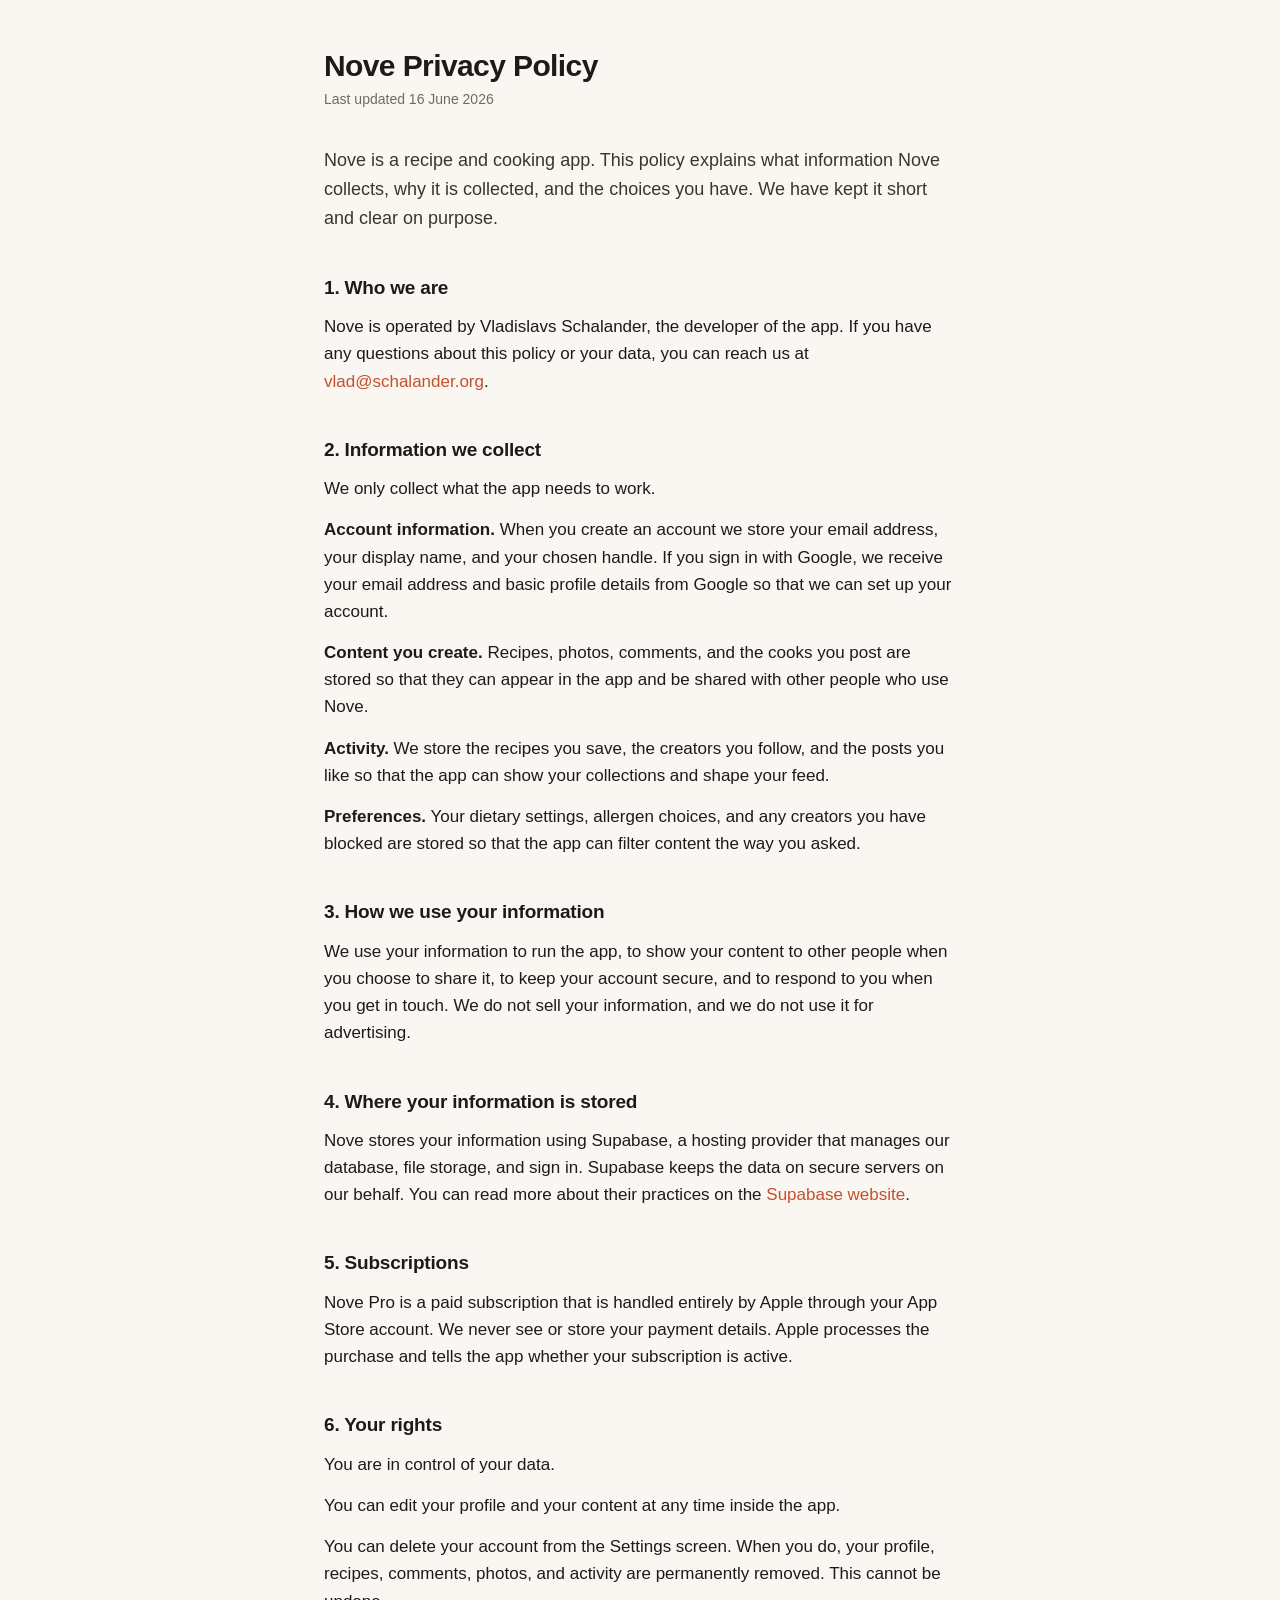
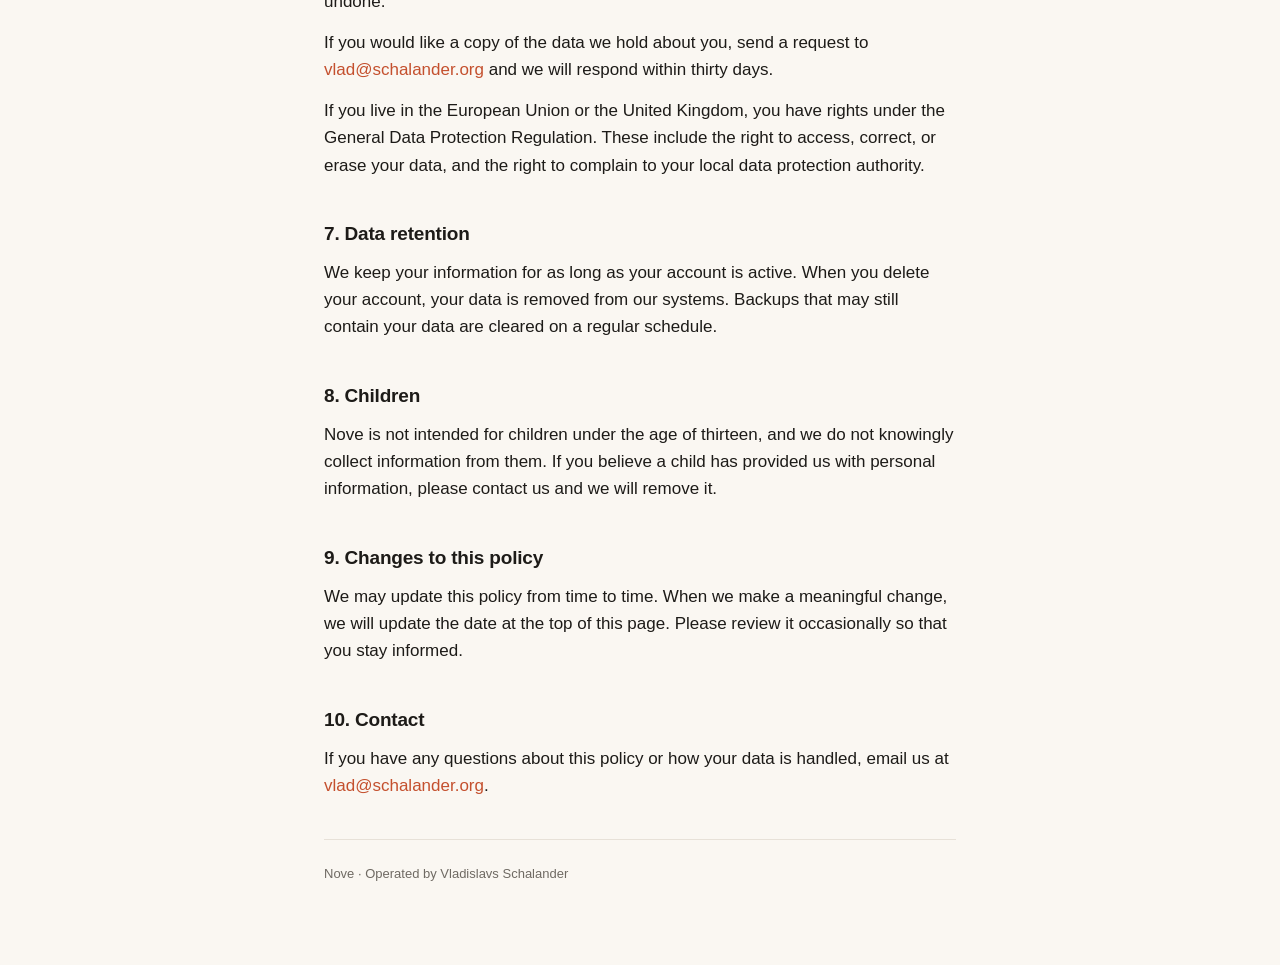
==== index.html @ 86feeb7d "Add Nove privacy policy page" ====
<!DOCTYPE html>
<html lang="en">
<head>
  <meta charset="utf-8">
  <meta name="viewport" content="width=device-width, initial-scale=1">
  <title>Nove Privacy Policy</title>
  <style>
    :root {
      --ink: #1d1b18;
      --muted: #6f6a63;
      --bg: #faf7f2;
      --rule: #e7e1d8;
      --accent: #c4502e;
    }
    * { box-sizing: border-box; }
    html { -webkit-text-size-adjust: 100%; }
    body {
      margin: 0;
      background: var(--bg);
      color: var(--ink);
      font-family: -apple-system, BlinkMacSystemFont, "Segoe UI", Roboto, Helvetica, Arial, sans-serif;
      line-height: 1.6;
      font-size: 17px;
    }
    main {
      max-width: 680px;
      margin: 0 auto;
      padding: 48px 24px 80px;
    }
    h1 {
      font-size: 30px;
      line-height: 1.2;
      margin: 0 0 4px;
      letter-spacing: -0.02em;
    }
    .updated {
      color: var(--muted);
      font-size: 14px;
      margin: 0 0 36px;
    }
    h2 {
      font-size: 19px;
      margin: 40px 0 10px;
      letter-spacing: -0.01em;
    }
    p { margin: 0 0 14px; }
    .lead { font-size: 18px; color: #3a352f; }
    .label { font-weight: 600; }
    a { color: var(--accent); text-decoration: none; }
    a:hover { text-decoration: underline; }
    hr {
      border: 0;
      border-top: 1px solid var(--rule);
      margin: 40px 0 0;
    }
    footer {
      color: var(--muted);
      font-size: 13px;
      margin-top: 24px;
    }
    @media (prefers-color-scheme: dark) {
      :root {
        --ink: #f0ece5;
        --muted: #9a948b;
        --bg: #181613;
        --rule: #2f2b26;
        --accent: #e0744f;
      }
      .lead { color: #d8d2c9; }
    }
  </style>
</head>
<body>
  <main>
    <h1>Nove Privacy Policy</h1>
    <p class="updated">Last updated 16 June 2026</p>

    <p class="lead">Nove is a recipe and cooking app. This policy explains what information Nove collects, why it is collected, and the choices you have. We have kept it short and clear on purpose.</p>

    <h2>1. Who we are</h2>
    <p>Nove is operated by Vladislavs Schalander, the developer of the app. If you have any questions about this policy or your data, you can reach us at <a href="mailto:vlad@schalander.org">vlad@schalander.org</a>.</p>

    <h2>2. Information we collect</h2>
    <p>We only collect what the app needs to work.</p>
    <p><span class="label">Account information.</span> When you create an account we store your email address, your display name, and your chosen handle. If you sign in with Google, we receive your email address and basic profile details from Google so that we can set up your account.</p>
    <p><span class="label">Content you create.</span> Recipes, photos, comments, and the cooks you post are stored so that they can appear in the app and be shared with other people who use Nove.</p>
    <p><span class="label">Activity.</span> We store the recipes you save, the creators you follow, and the posts you like so that the app can show your collections and shape your feed.</p>
    <p><span class="label">Preferences.</span> Your dietary settings, allergen choices, and any creators you have blocked are stored so that the app can filter content the way you asked.</p>

    <h2>3. How we use your information</h2>
    <p>We use your information to run the app, to show your content to other people when you choose to share it, to keep your account secure, and to respond to you when you get in touch. We do not sell your information, and we do not use it for advertising.</p>

    <h2>4. Where your information is stored</h2>
    <p>Nove stores your information using Supabase, a hosting provider that manages our database, file storage, and sign in. Supabase keeps the data on secure servers on our behalf. You can read more about their practices on the <a href="https://supabase.com/privacy" rel="noopener" target="_blank">Supabase website</a>.</p>

    <h2>5. Subscriptions</h2>
    <p>Nove Pro is a paid subscription that is handled entirely by Apple through your App Store account. We never see or store your payment details. Apple processes the purchase and tells the app whether your subscription is active.</p>

    <h2>6. Your rights</h2>
    <p>You are in control of your data.</p>
    <p>You can edit your profile and your content at any time inside the app.</p>
    <p>You can delete your account from the Settings screen. When you do, your profile, recipes, comments, photos, and activity are permanently removed. This cannot be undone.</p>
    <p>If you would like a copy of the data we hold about you, send a request to <a href="mailto:vlad@schalander.org">vlad@schalander.org</a> and we will respond within thirty days.</p>
    <p>If you live in the European Union or the United Kingdom, you have rights under the General Data Protection Regulation. These include the right to access, correct, or erase your data, and the right to complain to your local data protection authority.</p>

    <h2>7. Data retention</h2>
    <p>We keep your information for as long as your account is active. When you delete your account, your data is removed from our systems. Backups that may still contain your data are cleared on a regular schedule.</p>

    <h2>8. Children</h2>
    <p>Nove is not intended for children under the age of thirteen, and we do not knowingly collect information from them. If you believe a child has provided us with personal information, please contact us and we will remove it.</p>

    <h2>9. Changes to this policy</h2>
    <p>We may update this policy from time to time. When we make a meaningful change, we will update the date at the top of this page. Please review it occasionally so that you stay informed.</p>

    <h2>10. Contact</h2>
    <p>If you have any questions about this policy or how your data is handled, email us at <a href="mailto:vlad@schalander.org">vlad@schalander.org</a>.</p>

    <hr>
    <footer>Nove &middot; Operated by Vladislavs Schalander</footer>
  </main>
</body>
</html>
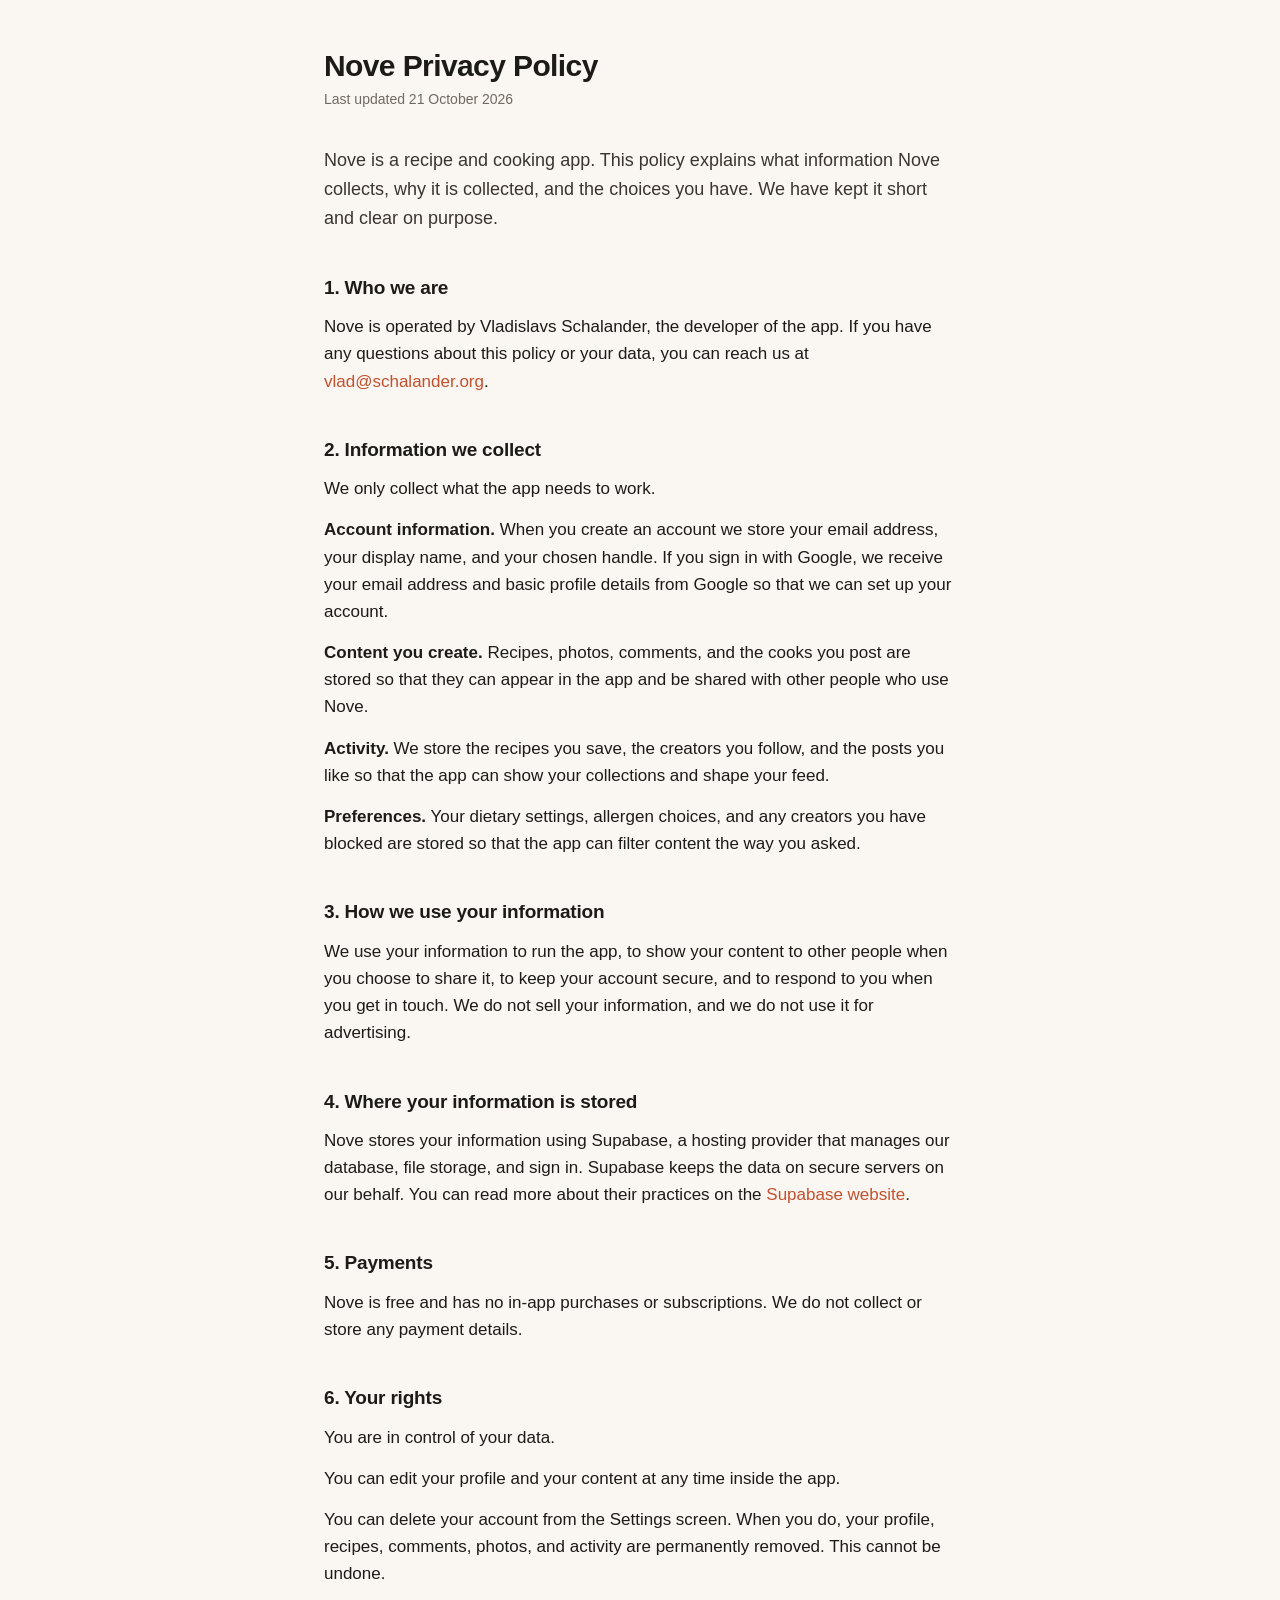
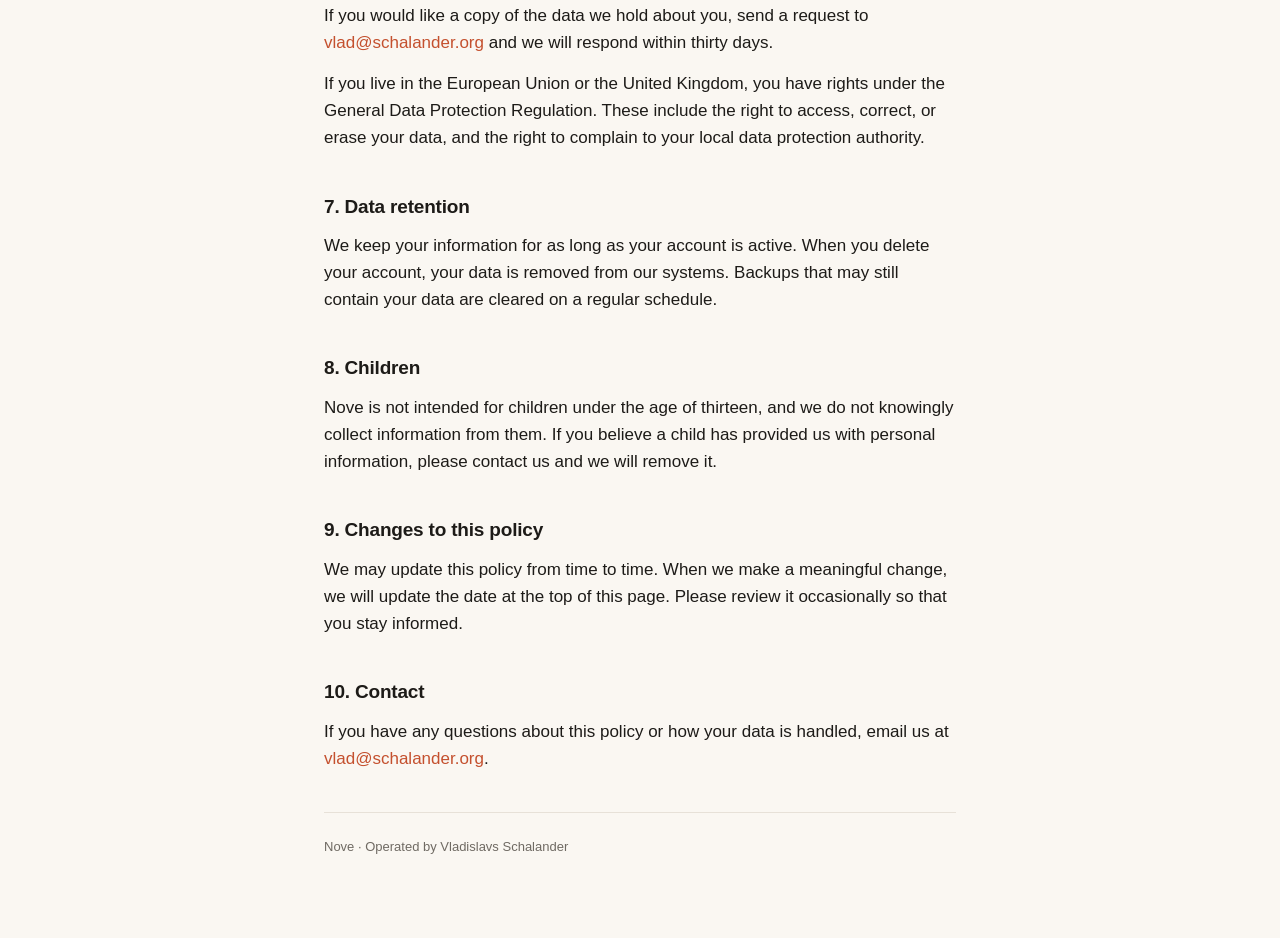
==== commit eb63dd2b: "Remove Nove Pro subscription section; Nove 1.0 is free Co-Authored-By: Claude Opus 5.5 <noreply@anth" ====
--- a/index.html
+++ b/index.html
@@ -73,7 +73,7 @@
 <body>
   <main>
     <h1>Nove Privacy Policy</h1>
-    <p class="updated">Last updated 16 June 2026</p>
+    <p class="updated">Last updated 21 October 2026</p>
 
     <p class="lead">Nove is a recipe and cooking app. This policy explains what information Nove collects, why it is collected, and the choices you have. We have kept it short and clear on purpose.</p>
 
@@ -93,8 +93,8 @@
     <h2>4. Where your information is stored</h2>
     <p>Nove stores your information using Supabase, a hosting provider that manages our database, file storage, and sign in. Supabase keeps the data on secure servers on our behalf. You can read more about their practices on the <a href="https://supabase.com/privacy" rel="noopener" target="_blank">Supabase website</a>.</p>
 
-    <h2>5. Subscriptions</h2>
-    <p>Nove Pro is a paid subscription that is handled entirely by Apple through your App Store account. We never see or store your payment details. Apple processes the purchase and tells the app whether your subscription is active.</p>
+    <h2>5. Payments</h2>
+    <p>Nove is free and has no in-app purchases or subscriptions. We do not collect or store any payment details.</p>
 
     <h2>6. Your rights</h2>
     <p>You are in control of your data.</p>
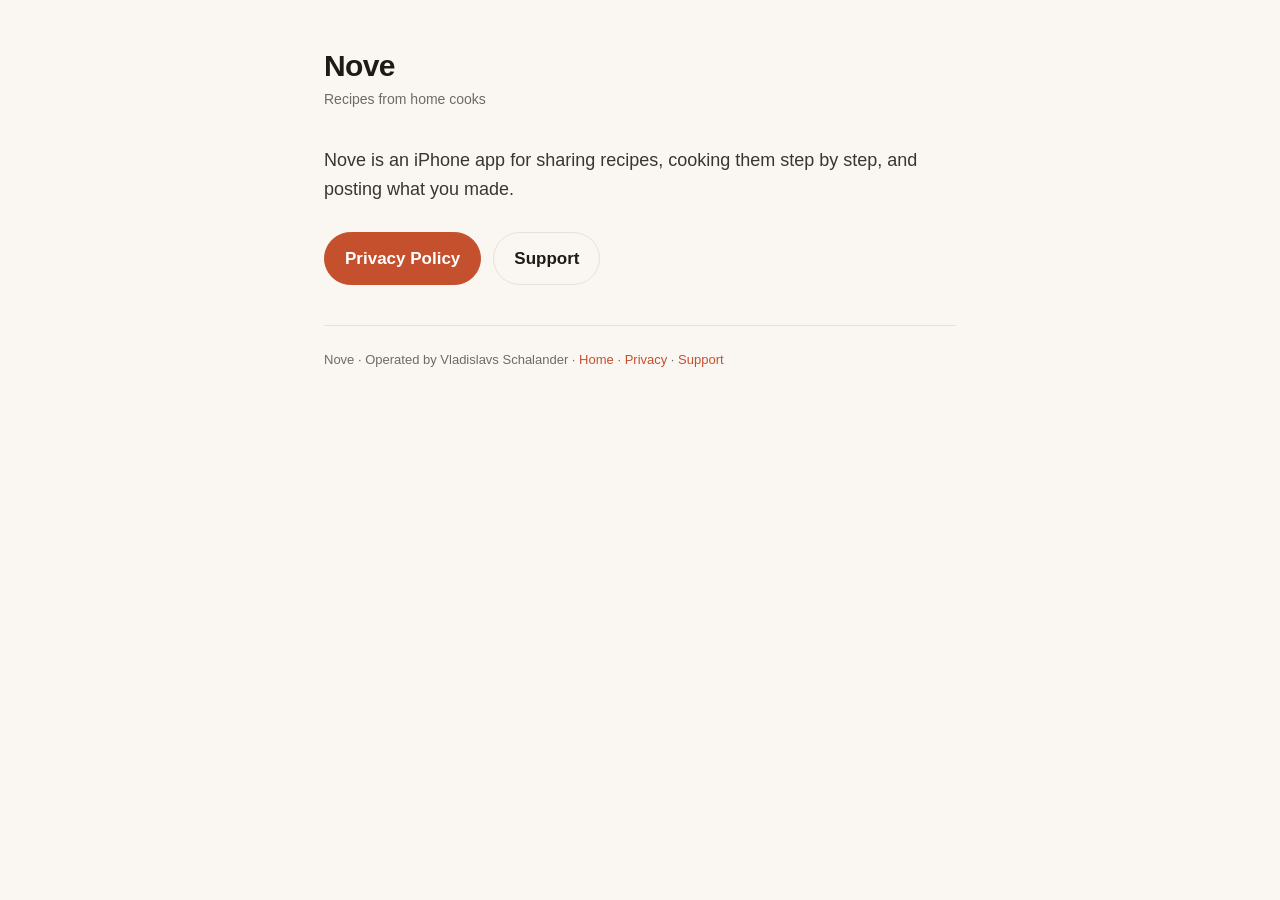
==== commit 83fcd37c: "Move to noverecipes.com: landing page, privacy at /privacy/, support page Privacy: mention Sign in w" ====
--- a/index.html
+++ b/index.html
@@ -3,7 +3,7 @@
 <head>
   <meta charset="utf-8">
   <meta name="viewport" content="width=device-width, initial-scale=1">
-  <title>Nove Privacy Policy</title>
+  <title>Nove Recipes</title>
   <style>
     :root {
       --ink: #1d1b18;
@@ -68,55 +68,25 @@
       }
       .lead { color: #d8d2c9; }
     }
+    .links { display: flex; gap: 12px; flex-wrap: wrap; margin: 28px 0 0; }
+    .button { display: inline-block; padding: 12px 20px; border: 1px solid var(--rule); border-radius: 999px; color: var(--ink); font-weight: 600; }
+    .button.primary { background: var(--accent); border-color: var(--accent); color: #fff; }
+    .button:hover { text-decoration: none; opacity: .85; }
+    ul { padding-left: 20px; margin: 0 0 14px; }
+    li { margin: 0 0 6px; }
   </style>
 </head>
 <body>
   <main>
-    <h1>Nove Privacy Policy</h1>
-    <p class="updated">Last updated 21 October 2026</p>
-
-    <p class="lead">Nove is a recipe and cooking app. This policy explains what information Nove collects, why it is collected, and the choices you have. We have kept it short and clear on purpose.</p>
-
-    <h2>1. Who we are</h2>
-    <p>Nove is operated by Vladislavs Schalander, the developer of the app. If you have any questions about this policy or your data, you can reach us at <a href="mailto:vlad@schalander.org">vlad@schalander.org</a>.</p>
-
-    <h2>2. Information we collect</h2>
-    <p>We only collect what the app needs to work.</p>
-    <p><span class="label">Account information.</span> When you create an account we store your email address, your display name, and your chosen handle. If you sign in with Google, we receive your email address and basic profile details from Google so that we can set up your account.</p>
-    <p><span class="label">Content you create.</span> Recipes, photos, comments, and the cooks you post are stored so that they can appear in the app and be shared with other people who use Nove.</p>
-    <p><span class="label">Activity.</span> We store the recipes you save, the creators you follow, and the posts you like so that the app can show your collections and shape your feed.</p>
-    <p><span class="label">Preferences.</span> Your dietary settings, allergen choices, and any creators you have blocked are stored so that the app can filter content the way you asked.</p>
-
-    <h2>3. How we use your information</h2>
-    <p>We use your information to run the app, to show your content to other people when you choose to share it, to keep your account secure, and to respond to you when you get in touch. We do not sell your information, and we do not use it for advertising.</p>
-
-    <h2>4. Where your information is stored</h2>
-    <p>Nove stores your information using Supabase, a hosting provider that manages our database, file storage, and sign in. Supabase keeps the data on secure servers on our behalf. You can read more about their practices on the <a href="https://supabase.com/privacy" rel="noopener" target="_blank">Supabase website</a>.</p>
-
-    <h2>5. Payments</h2>
-    <p>Nove is free and has no in-app purchases or subscriptions. We do not collect or store any payment details.</p>
-
-    <h2>6. Your rights</h2>
-    <p>You are in control of your data.</p>
-    <p>You can edit your profile and your content at any time inside the app.</p>
-    <p>You can delete your account from the Settings screen. When you do, your profile, recipes, comments, photos, and activity are permanently removed. This cannot be undone.</p>
-    <p>If you would like a copy of the data we hold about you, send a request to <a href="mailto:vlad@schalander.org">vlad@schalander.org</a> and we will respond within thirty days.</p>
-    <p>If you live in the European Union or the United Kingdom, you have rights under the General Data Protection Regulation. These include the right to access, correct, or erase your data, and the right to complain to your local data protection authority.</p>
-
-    <h2>7. Data retention</h2>
-    <p>We keep your information for as long as your account is active. When you delete your account, your data is removed from our systems. Backups that may still contain your data are cleared on a regular schedule.</p>
-
-    <h2>8. Children</h2>
-    <p>Nove is not intended for children under the age of thirteen, and we do not knowingly collect information from them. If you believe a child has provided us with personal information, please contact us and we will remove it.</p>
-
-    <h2>9. Changes to this policy</h2>
-    <p>We may update this policy from time to time. When we make a meaningful change, we will update the date at the top of this page. Please review it occasionally so that you stay informed.</p>
-
-    <h2>10. Contact</h2>
-    <p>If you have any questions about this policy or how your data is handled, email us at <a href="mailto:vlad@schalander.org">vlad@schalander.org</a>.</p>
-
+    <h1>Nove</h1>
+    <p class="updated">Recipes from home cooks</p>
+    <p class="lead">Nove is an iPhone app for sharing recipes, cooking them step by step, and posting what you made.</p>
+    <div class="links">
+      <a class="button primary" href="/privacy/">Privacy Policy</a>
+      <a class="button" href="/support/">Support</a>
+    </div>
     <hr>
-    <footer>Nove &middot; Operated by Vladislavs Schalander</footer>
+    <footer>Nove &middot; Operated by Vladislavs Schalander &middot; <a href="/">Home</a> &middot; <a href="/privacy/">Privacy</a> &middot; <a href="/support/">Support</a></footer>
   </main>
 </body>
 </html>
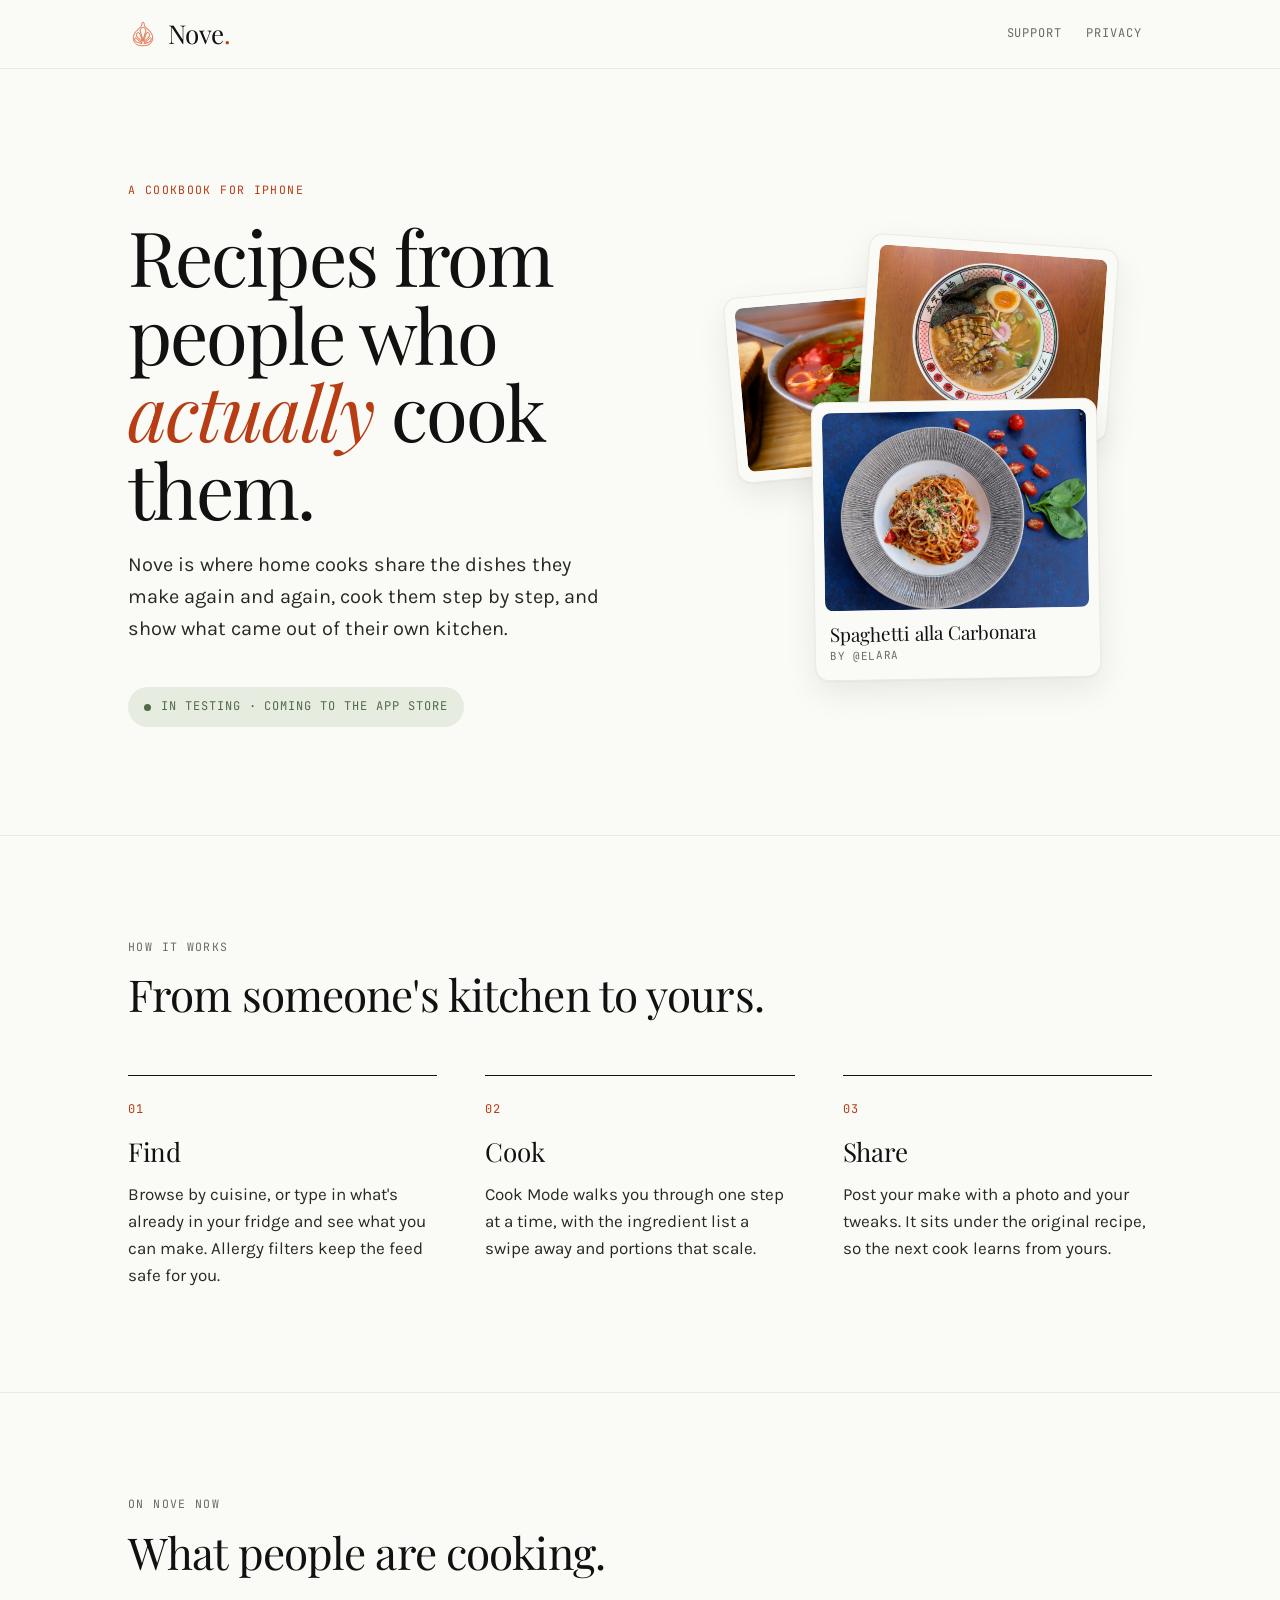
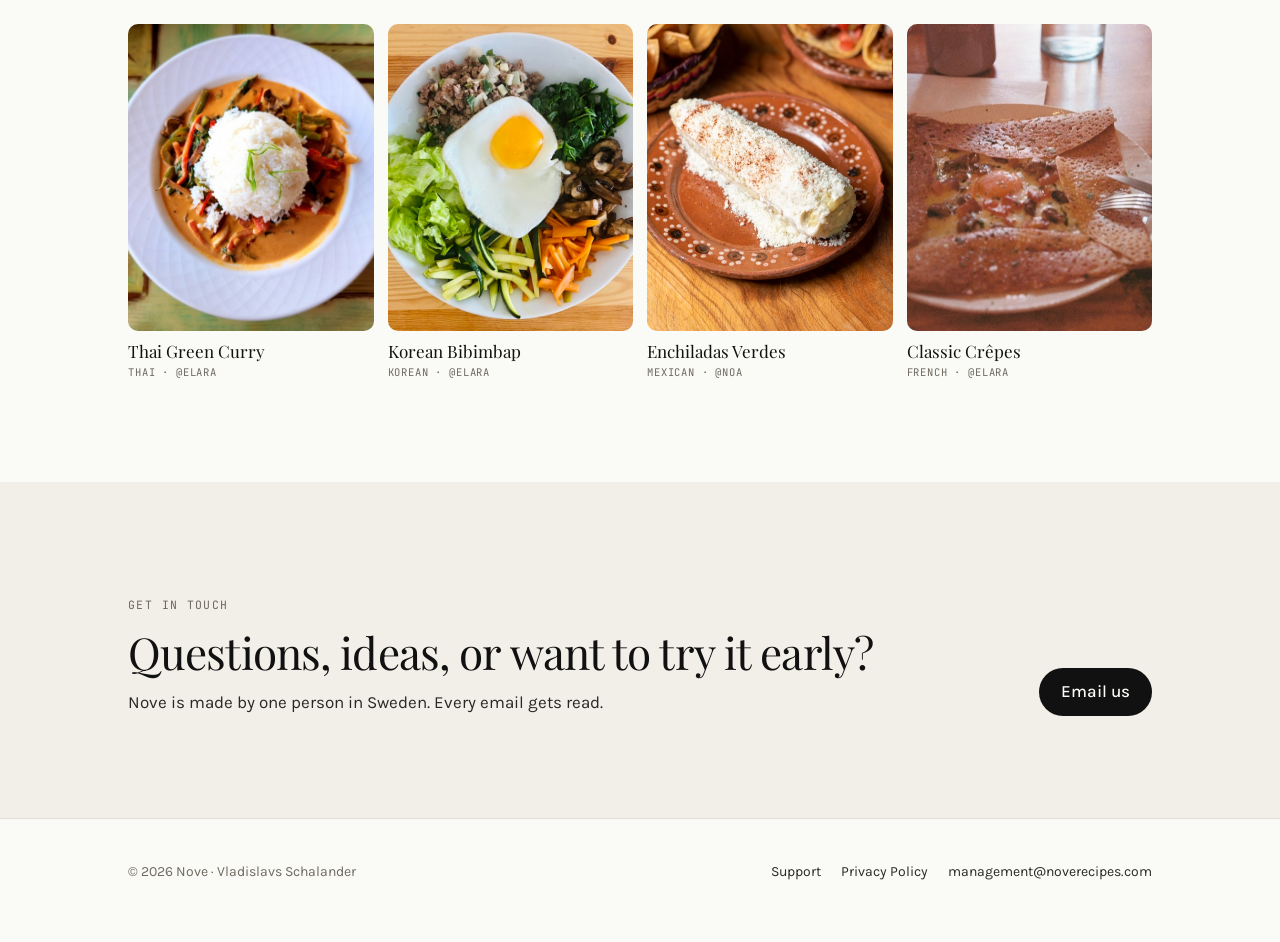
==== commit 68ae7b35: "Redesign the site in the app's style Shared stylesheet with the app's colour tokens and self-hosted " ====
--- a/index.html
+++ b/index.html
@@ -3,90 +3,126 @@
 <head>
   <meta charset="utf-8">
   <meta name="viewport" content="width=device-width, initial-scale=1">
-  <title>Nove Recipes</title>
-  <style>
-    :root {
-      --ink: #1d1b18;
-      --muted: #6f6a63;
-      --bg: #faf7f2;
-      --rule: #e7e1d8;
-      --accent: #c4502e;
-    }
-    * { box-sizing: border-box; }
-    html { -webkit-text-size-adjust: 100%; }
-    body {
-      margin: 0;
-      background: var(--bg);
-      color: var(--ink);
-      font-family: -apple-system, BlinkMacSystemFont, "Segoe UI", Roboto, Helvetica, Arial, sans-serif;
-      line-height: 1.6;
-      font-size: 17px;
-    }
-    main {
-      max-width: 680px;
-      margin: 0 auto;
-      padding: 48px 24px 80px;
-    }
-    h1 {
-      font-size: 30px;
-      line-height: 1.2;
-      margin: 0 0 4px;
-      letter-spacing: -0.02em;
-    }
-    .updated {
-      color: var(--muted);
-      font-size: 14px;
-      margin: 0 0 36px;
-    }
-    h2 {
-      font-size: 19px;
-      margin: 40px 0 10px;
-      letter-spacing: -0.01em;
-    }
-    p { margin: 0 0 14px; }
-    .lead { font-size: 18px; color: #3a352f; }
-    .label { font-weight: 600; }
-    a { color: var(--accent); text-decoration: none; }
-    a:hover { text-decoration: underline; }
-    hr {
-      border: 0;
-      border-top: 1px solid var(--rule);
-      margin: 40px 0 0;
-    }
-    footer {
-      color: var(--muted);
-      font-size: 13px;
-      margin-top: 24px;
-    }
-    @media (prefers-color-scheme: dark) {
-      :root {
-        --ink: #f0ece5;
-        --muted: #9a948b;
-        --bg: #181613;
-        --rule: #2f2b26;
-        --accent: #e0744f;
-      }
-      .lead { color: #d8d2c9; }
-    }
-    .links { display: flex; gap: 12px; flex-wrap: wrap; margin: 28px 0 0; }
-    .button { display: inline-block; padding: 12px 20px; border: 1px solid var(--rule); border-radius: 999px; color: var(--ink); font-weight: 600; }
-    .button.primary { background: var(--accent); border-color: var(--accent); color: #fff; }
-    .button:hover { text-decoration: none; opacity: .85; }
-    ul { padding-left: 20px; margin: 0 0 14px; }
-    li { margin: 0 0 6px; }
-  </style>
+  <title>Nove — recipes from people who actually cook them</title>
+  <meta name="description" content="Nove is an iPhone cookbook where home cooks share recipes, cook them step by step, and post what they made.">
+  <meta name="theme-color" content="#FAFAF7">
+  <meta property="og:title" content="Nove — recipes from people who actually cook them">
+  <meta property="og:description" content="Nove is an iPhone cookbook where home cooks share recipes, cook them step by step, and post what they made.">
+  <meta property="og:image" content="https://noverecipes.com/assets/img/carbonara.jpg">
+  <link rel="icon" type="image/svg+xml" href="/assets/fig.svg">
+  <link rel="apple-touch-icon" href="/assets/img/apple-touch-icon.png">
+  <link rel="preload" href="/assets/fonts/PlayfairDisplay-Regular.ttf" as="font" type="font/ttf" crossorigin>
+  <link rel="stylesheet" href="/assets/site.css">
 </head>
 <body>
-  <main>
-    <h1>Nove</h1>
-    <p class="updated">Recipes from home cooks</p>
-    <p class="lead">Nove is an iPhone app for sharing recipes, cooking them step by step, and posting what you made.</p>
-    <div class="links">
-      <a class="button primary" href="/privacy/">Privacy Policy</a>
-      <a class="button" href="/support/">Support</a>
+  <a class="skip" href="#main">Skip to content</a>
+  <header class="site-head">
+    <div class="wrap">
+      <a class="brand" href="/" aria-label="Nove home">
+        <img src="/assets/fig.svg" alt="" width="30" height="30">
+        <span class="wordmark">Nove<span>.</span></span>
+      </a>
+      <nav class="nav" aria-label="Main">
+        <a href="/support/">Support</a>
+        <a href="/privacy/">Privacy</a>
+      </nav>
     </div>
-    <hr>
-    <footer>Nove &middot; Operated by Vladislavs Schalander &middot; <a href="/">Home</a> &middot; <a href="/privacy/">Privacy</a> &middot; <a href="/support/">Support</a></footer>
+  </header>
+  <main id="main">
+    <section class="hero">
+      <div class="wrap">
+        <div>
+          <p class="eyebrow accent">A cookbook for iPhone</p>
+          <h1>Recipes from people who <em>actually</em> cook them.</h1>
+          <p class="lede">Nove is where home cooks share the dishes they make again and again, cook them step by step, and show what came out of their own kitchen.</p>
+          <p class="status">In testing &middot; coming to the App Store</p>
+        </div>
+        <div class="stack" aria-hidden="true">
+        <figure class="card">
+          <img src="/assets/img/shakshuka.jpg" alt="Spiced Shakshuka" width="900" height="737">
+          <figcaption><p class="t">Spiced Shakshuka</p><p class="b">by @elara</p></figcaption>
+        </figure>
+        <figure class="card">
+          <img src="/assets/img/tonkotsu.jpg" alt="Tonkotsu Ramen" width="900" height="737">
+          <figcaption><p class="t">Tonkotsu Ramen</p><p class="b">by @noa</p></figcaption>
+        </figure>
+        <figure class="card">
+          <img src="/assets/img/carbonara.jpg" alt="Spaghetti alla Carbonara" width="900" height="737">
+          <figcaption><p class="t">Spaghetti alla Carbonara</p><p class="b">by @elara</p></figcaption>
+        </figure>
+        </div>
+      </div>
+    </section>
+
+    <section class="section" aria-labelledby="how">
+      <div class="wrap">
+        <p class="eyebrow">How it works</p>
+        <h2 id="how">From someone's kitchen to yours.</h2>
+        <ol class="steps">
+          <li>
+            <span class="n">01</span>
+            <h3>Find</h3>
+            <p>Browse by cuisine, or type in what's already in your fridge and see what you can make. Allergy filters keep the feed safe for you.</p>
+          </li>
+          <li>
+            <span class="n">02</span>
+            <h3>Cook</h3>
+            <p>Cook Mode walks you through one step at a time, with the ingredient list a swipe away and portions that scale.</p>
+          </li>
+          <li>
+            <span class="n">03</span>
+            <h3>Share</h3>
+            <p>Post your make with a photo and your tweaks. It sits under the original recipe, so the next cook learns from yours.</p>
+          </li>
+        </ol>
+      </div>
+    </section>
+
+    <section class="section" aria-labelledby="kitchen">
+      <div class="wrap">
+        <p class="eyebrow">On Nove now</p>
+        <h2 id="kitchen">What people are cooking.</h2>
+        <div class="gallery">
+        <figure>
+          <img src="/assets/img/green-curry.jpg" alt="Thai Green Curry" loading="lazy" width="900" height="737">
+          <figcaption>Thai Green Curry<span>Thai &middot; @elara</span></figcaption>
+        </figure>
+        <figure>
+          <img src="/assets/img/bibimbap.jpg" alt="Korean Bibimbap" loading="lazy" width="900" height="737">
+          <figcaption>Korean Bibimbap<span>Korean &middot; @elara</span></figcaption>
+        </figure>
+        <figure>
+          <img src="/assets/img/enchiladas.jpg" alt="Enchiladas Verdes" loading="lazy" width="900" height="737">
+          <figcaption>Enchiladas Verdes<span>Mexican &middot; @noa</span></figcaption>
+        </figure>
+        <figure>
+          <img src="/assets/img/crepes.jpg" alt="Classic Cr&ecirc;pes" loading="lazy" width="900" height="737">
+          <figcaption>Classic Cr&ecirc;pes<span>French &middot; @elara</span></figcaption>
+        </figure>
+        </div>
+      </div>
+    </section>
+
+    <section class="section closing" aria-labelledby="contact">
+      <div class="wrap">
+        <div>
+          <p class="eyebrow">Get in touch</p>
+          <h2 id="contact">Questions, ideas, or want to try it early?</h2>
+          <p>Nove is made by one person in Sweden. Every email gets read.</p>
+        </div>
+        <a class="button" href="mailto:management@noverecipes.com">Email us</a>
+      </div>
+    </section>
   </main>
+  <footer class="site-foot">
+    <div class="wrap">
+      <span>&copy; 2026 Nove &middot; Vladislavs Schalander</span>
+      <nav aria-label="Footer">
+        <a href="/support/">Support</a>
+        <a href="/privacy/">Privacy Policy</a>
+        <a href="mailto:management@noverecipes.com">management@noverecipes.com</a>
+      </nav>
+    </div>
+  </footer>
 </body>
 </html>
--- a/assets/site.css
+++ b/assets/site.css
@@ -0,0 +1,212 @@
+/* Nove website. Tokens mirror the app's NoveColors and NoveFonts. */
+
+@font-face { font-family: "Playfair Display"; src: url("fonts/PlayfairDisplay-Regular.ttf") format("truetype"); font-weight: 400; font-style: normal; font-display: swap; }
+@font-face { font-family: "Playfair Display"; src: url("fonts/PlayfairDisplay-Italic.ttf") format("truetype"); font-weight: 400; font-style: italic; font-display: swap; }
+@font-face { font-family: "Karla"; src: url("fonts/Karla-Regular.ttf") format("truetype"); font-weight: 400; font-display: swap; }
+@font-face { font-family: "Karla"; src: url("fonts/Karla-Medium.ttf") format("truetype"); font-weight: 500; font-display: swap; }
+@font-face { font-family: "Karla"; src: url("fonts/Karla-SemiBold.ttf") format("truetype"); font-weight: 600; font-display: swap; }
+@font-face { font-family: "JetBrains Mono"; src: url("fonts/JetBrainsMono-Regular.ttf") format("truetype"); font-weight: 400; font-display: swap; }
+@font-face { font-family: "JetBrains Mono"; src: url("fonts/JetBrainsMono-Medium.ttf") format("truetype"); font-weight: 500; font-display: swap; }
+
+:root {
+  --bg: #FAFAF7;
+  --bg-alt: #F2EFE8;
+  --ink: #111111;
+  --ink-soft: #2A2824;
+  --muted: #6E6961;
+  --rule: #E4DFD4;
+  --rule-soft: #EEEAE0;
+  --paprika: #D84A1B;
+  --paprika-text: #B83D14;
+  --paprika-soft: #F6E3DA;
+  --sage: #526A47;
+  --sage-soft: #E6EDE0;
+
+  --serif: "Playfair Display", Georgia, "Times New Roman", serif;
+  --sans: "Karla", -apple-system, BlinkMacSystemFont, "Helvetica Neue", Arial, sans-serif;
+  --mono: "JetBrains Mono", ui-monospace, SFMono-Regular, Menlo, monospace;
+
+  --gutter: clamp(20px, 5vw, 48px);
+  --wide: 1120px;
+  --read: 680px;
+  color-scheme: light;
+}
+
+*, *::before, *::after { box-sizing: border-box; }
+html { -webkit-text-size-adjust: 100%; scroll-behavior: smooth; }
+@media (prefers-reduced-motion: reduce) { html { scroll-behavior: auto; } *, *::before, *::after { transition: none !important; } }
+
+body {
+  margin: 0;
+  background: var(--bg);
+  color: var(--ink-soft);
+  font-family: var(--sans);
+  font-size: 17px;
+  line-height: 1.6;
+  -webkit-font-smoothing: antialiased;
+}
+img { display: block; max-width: 100%; height: auto; }
+a { color: var(--paprika-text); text-decoration-thickness: 1px; text-underline-offset: 3px; }
+a:hover { color: var(--ink); }
+:focus-visible { outline: 2px solid var(--paprika); outline-offset: 3px; border-radius: 4px; }
+
+.skip { position: absolute; left: -999px; top: 8px; background: var(--ink); color: var(--bg); padding: 10px 14px; border-radius: 8px; z-index: 10; }
+.skip:focus { left: 8px; }
+
+.wrap { max-width: var(--wide); margin: 0 auto; padding: 0 var(--gutter); }
+
+/* Eyebrow: the app's uppercase mono label */
+.eyebrow {
+  font-family: var(--mono);
+  font-size: 11.5px;
+  letter-spacing: 0.12em;
+  text-transform: uppercase;
+  color: var(--muted);
+  margin: 0;
+}
+.eyebrow.accent { color: var(--paprika-text); }
+
+/* Header */
+.site-head { border-bottom: 1px solid var(--rule-soft); }
+.site-head .wrap { display: flex; align-items: center; justify-content: space-between; min-height: 68px; gap: 16px; }
+.brand { display: inline-flex; align-items: center; gap: 10px; text-decoration: none; color: var(--ink); min-height: 44px; }
+.brand img { width: 30px; height: 30px; }
+.wordmark { font-family: var(--serif); font-size: 26px; letter-spacing: -0.02em; line-height: 1; }
+.wordmark span { color: var(--paprika-text); }
+.nav { display: flex; gap: 4px; }
+.nav a {
+  font-family: var(--mono); font-size: 12px; letter-spacing: 0.08em; text-transform: uppercase;
+  color: var(--muted); text-decoration: none; padding: 12px 10px; border-radius: 8px;
+  transition: color .2s ease, background-color .2s ease;
+}
+.nav a:hover { color: var(--ink); background: var(--bg-alt); }
+.nav a[aria-current="page"] { color: var(--ink); }
+
+/* Hero */
+.hero { padding: clamp(48px, 9vw, 112px) 0 clamp(56px, 8vw, 96px); }
+.hero .wrap { display: grid; grid-template-columns: 1.05fr 1fr; gap: clamp(32px, 6vw, 80px); align-items: center; }
+.hero h1 {
+  font-family: var(--serif); font-weight: 400; color: var(--ink);
+  font-size: clamp(42px, 6.4vw, 76px); line-height: 1.02; letter-spacing: -0.025em;
+  margin: 18px 0 22px;
+}
+.hero h1 em { color: var(--paprika-text); }
+.hero .lede { font-size: clamp(18px, 2vw, 20px); color: var(--ink-soft); max-width: 30em; margin: 0 0 30px; }
+.status {
+  display: inline-flex; align-items: center; gap: 10px;
+  font-family: var(--mono); font-size: 12px; letter-spacing: 0.08em; text-transform: uppercase;
+  color: var(--sage); background: var(--sage-soft); border-radius: 999px; padding: 10px 16px;
+}
+.status::before { content: ""; width: 7px; height: 7px; border-radius: 50%; background: var(--sage); }
+
+/* Hero stack of recipe cards, styled like the app's feed cards */
+.stack { position: relative; aspect-ratio: 1 / 1.02; max-width: 520px; width: 100%; justify-self: end; }
+.card {
+  position: absolute; background: var(--bg); border: 1px solid var(--rule-soft); border-radius: 14px;
+  padding: 10px 10px 14px; box-shadow: 0 1px 2px rgba(17,17,17,.04), 0 12px 32px rgba(17,17,17,.08);
+  width: 62%;
+}
+.card img { border-radius: 8px; aspect-ratio: 4 / 3; object-fit: cover; width: 100%; }
+.card .t { font-family: var(--serif); font-size: 19px; color: var(--ink); margin: 12px 4px 2px; line-height: 1.2; }
+.card .b { font-family: var(--mono); font-size: 11px; letter-spacing: 0.06em; text-transform: uppercase; color: var(--muted); margin: 0 4px; }
+.card:nth-child(1) { left: 0; top: 10%; width: 52%; padding-bottom: 10px; transform: rotate(-5deg); }
+.card:nth-child(2) { right: 0; top: 0; width: 54%; padding-bottom: 10px; transform: rotate(4deg); z-index: 1; }
+.card:nth-child(3) { left: 18%; bottom: 0; transform: rotate(-1deg); z-index: 2; }
+.card:nth-child(-n+2) figcaption { display: none; }
+
+/* Sections */
+.section { padding: clamp(56px, 8vw, 104px) 0; border-top: 1px solid var(--rule-soft); }
+.section h2 {
+  font-family: var(--serif); font-weight: 400; color: var(--ink);
+  font-size: clamp(30px, 4vw, 44px); line-height: 1.1; letter-spacing: -0.02em; margin: 14px 0 0; max-width: 18em;
+}
+
+.steps { list-style: none; padding: 0; margin: clamp(36px, 5vw, 56px) 0 0; display: grid; grid-template-columns: repeat(3, 1fr); gap: clamp(24px, 4vw, 48px); }
+.steps li { border-top: 1px solid var(--ink); padding-top: 18px; }
+.steps .n { font-family: var(--mono); font-size: 12px; color: var(--paprika-text); letter-spacing: 0.08em; }
+.steps h3 { font-family: var(--serif); font-weight: 400; font-size: 26px; color: var(--ink); margin: 10px 0 8px; letter-spacing: -0.01em; }
+.steps p { margin: 0; color: var(--ink-soft); }
+
+.gallery { display: grid; grid-template-columns: repeat(4, 1fr); gap: 14px; margin-top: clamp(32px, 5vw, 48px); }
+.gallery figure { margin: 0; }
+.gallery img { width: 100%; aspect-ratio: 4 / 5; object-fit: cover; border-radius: 10px; background: var(--bg-alt); }
+.gallery figcaption { font-family: var(--serif); font-size: 17px; color: var(--ink); margin-top: 10px; line-height: 1.25; }
+.gallery figcaption span { display: block; font-family: var(--mono); font-size: 10.5px; letter-spacing: 0.08em; text-transform: uppercase; color: var(--muted); margin-top: 4px; }
+
+.closing { background: var(--bg-alt); border-top: 0; }
+.closing .wrap { display: flex; flex-wrap: wrap; justify-content: space-between; align-items: end; gap: 24px; }
+.closing p { margin: 12px 0 0; max-width: 32em; }
+
+/* Footer */
+.site-foot { border-top: 1px solid var(--rule); padding: 32px 0 48px; font-size: 14px; color: var(--muted); }
+.site-foot .wrap { display: flex; flex-wrap: wrap; gap: 12px 28px; justify-content: space-between; align-items: center; }
+.site-foot nav { display: flex; flex-wrap: wrap; gap: 4px 20px; }
+.site-foot a { color: var(--ink-soft); text-decoration: none; padding: 10px 0; display: inline-block; }
+.site-foot a:hover { color: var(--paprika-text); }
+
+/* Long-form documents (privacy, support) */
+.doc { padding: clamp(40px, 7vw, 88px) 0 clamp(56px, 8vw, 96px); }
+.doc .wrap { display: grid; grid-template-columns: 220px minmax(0, var(--read)); grid-template-rows: auto 1fr; gap: 0 clamp(32px, 6vw, 88px); justify-content: center; }
+.doc header { grid-column: 2; }
+.doc h1 { font-family: var(--serif); font-weight: 400; color: var(--ink); font-size: clamp(38px, 5vw, 56px); line-height: 1.05; letter-spacing: -0.02em; margin: 14px 0 10px; }
+.doc .meta { font-family: var(--mono); font-size: 12px; letter-spacing: 0.06em; color: var(--muted); margin: 0; }
+.doc .lead { font-size: 19px; color: var(--ink); margin: 28px 0 0; }
+.doc .wrap.single { grid-template-columns: minmax(0, var(--read)); }
+.doc .single header, .doc .single .prose { grid-column: 1; }
+.toc { grid-row: 1 / span 2; align-self: start; position: sticky; top: 28px; padding-top: 8px; }
+.toc ol { list-style: none; margin: 14px 0 0; padding: 0; counter-reset: toc; }
+.toc li { counter-increment: toc; }
+.toc a { display: flex; gap: 10px; padding: 7px 0; color: var(--muted); text-decoration: none; font-size: 14.5px; line-height: 1.35; }
+.toc a::before { content: counter(toc, decimal-leading-zero); font-family: var(--mono); font-size: 11px; color: var(--paprika-text); padding-top: 2px; }
+.toc a:hover { color: var(--ink); }
+.prose { grid-column: 2; }
+.prose h2 { font-family: var(--serif); font-weight: 400; font-size: 26px; color: var(--ink); margin: 52px 0 12px; letter-spacing: -0.01em; scroll-margin-top: 24px; }
+.prose h2:first-child { margin-top: 40px; }
+.prose p, .prose li { color: var(--ink-soft); }
+.prose p { margin: 0 0 14px; }
+.prose ul { padding-left: 20px; margin: 0 0 14px; }
+.prose li { margin-bottom: 6px; }
+.prose strong { color: var(--ink); font-weight: 600; }
+
+.contact {
+  margin-top: 36px; padding: 24px; border-radius: 14px; background: var(--paprika-soft);
+  display: flex; flex-wrap: wrap; align-items: center; justify-content: space-between; gap: 16px;
+}
+.contact p { margin: 0; color: var(--ink); }
+.contact .eyebrow { color: var(--paprika-text); margin-bottom: 6px; }
+.button {
+  display: inline-flex; align-items: center; justify-content: center; min-height: 48px; padding: 0 22px;
+  border-radius: 999px; background: var(--ink); color: var(--bg); text-decoration: none; font-weight: 500;
+  transition: background-color .2s ease;
+}
+.button:hover { background: var(--paprika-text); color: var(--bg); }
+
+.faq { margin-top: 40px; border-top: 1px solid var(--rule); }
+.faq details { border-bottom: 1px solid var(--rule); }
+.faq summary {
+  list-style: none; cursor: pointer; display: flex; justify-content: space-between; align-items: center; gap: 16px;
+  padding: 20px 0; min-height: 44px; font-family: var(--serif); font-size: 21px; color: var(--ink);
+}
+.faq summary::-webkit-details-marker { display: none; }
+.faq summary::after { content: "+"; font-family: var(--mono); font-size: 18px; color: var(--paprika-text); transition: transform .2s ease; }
+.faq details[open] summary::after { transform: rotate(45deg); }
+.faq .answer { padding: 0 0 22px; }
+.faq .answer p { margin: 0; }
+
+/* Responsive */
+@media (max-width: 900px) {
+  .hero .wrap { grid-template-columns: 1fr; }
+  .stack { justify-self: center; max-width: 440px; }
+  .steps { grid-template-columns: 1fr; }
+  .gallery { grid-template-columns: repeat(2, 1fr); }
+  .doc .wrap { grid-template-columns: minmax(0, var(--read)); }
+  .doc .wrap { grid-template-rows: auto; }
+  .doc header { grid-column: 1; grid-row: 1; }
+  .prose { grid-column: 1; grid-row: 3; }
+  .toc { position: static; grid-row: 2; border-top: 1px solid var(--rule); border-bottom: 1px solid var(--rule); padding: 18px 0 10px; margin-top: 32px; }
+}
+@media (max-width: 480px) {
+  .nav a { padding: 12px 8px; letter-spacing: 0.04em; }
+  .brand img { width: 26px; height: 26px; }
+  .wordmark { font-size: 23px; }
+}
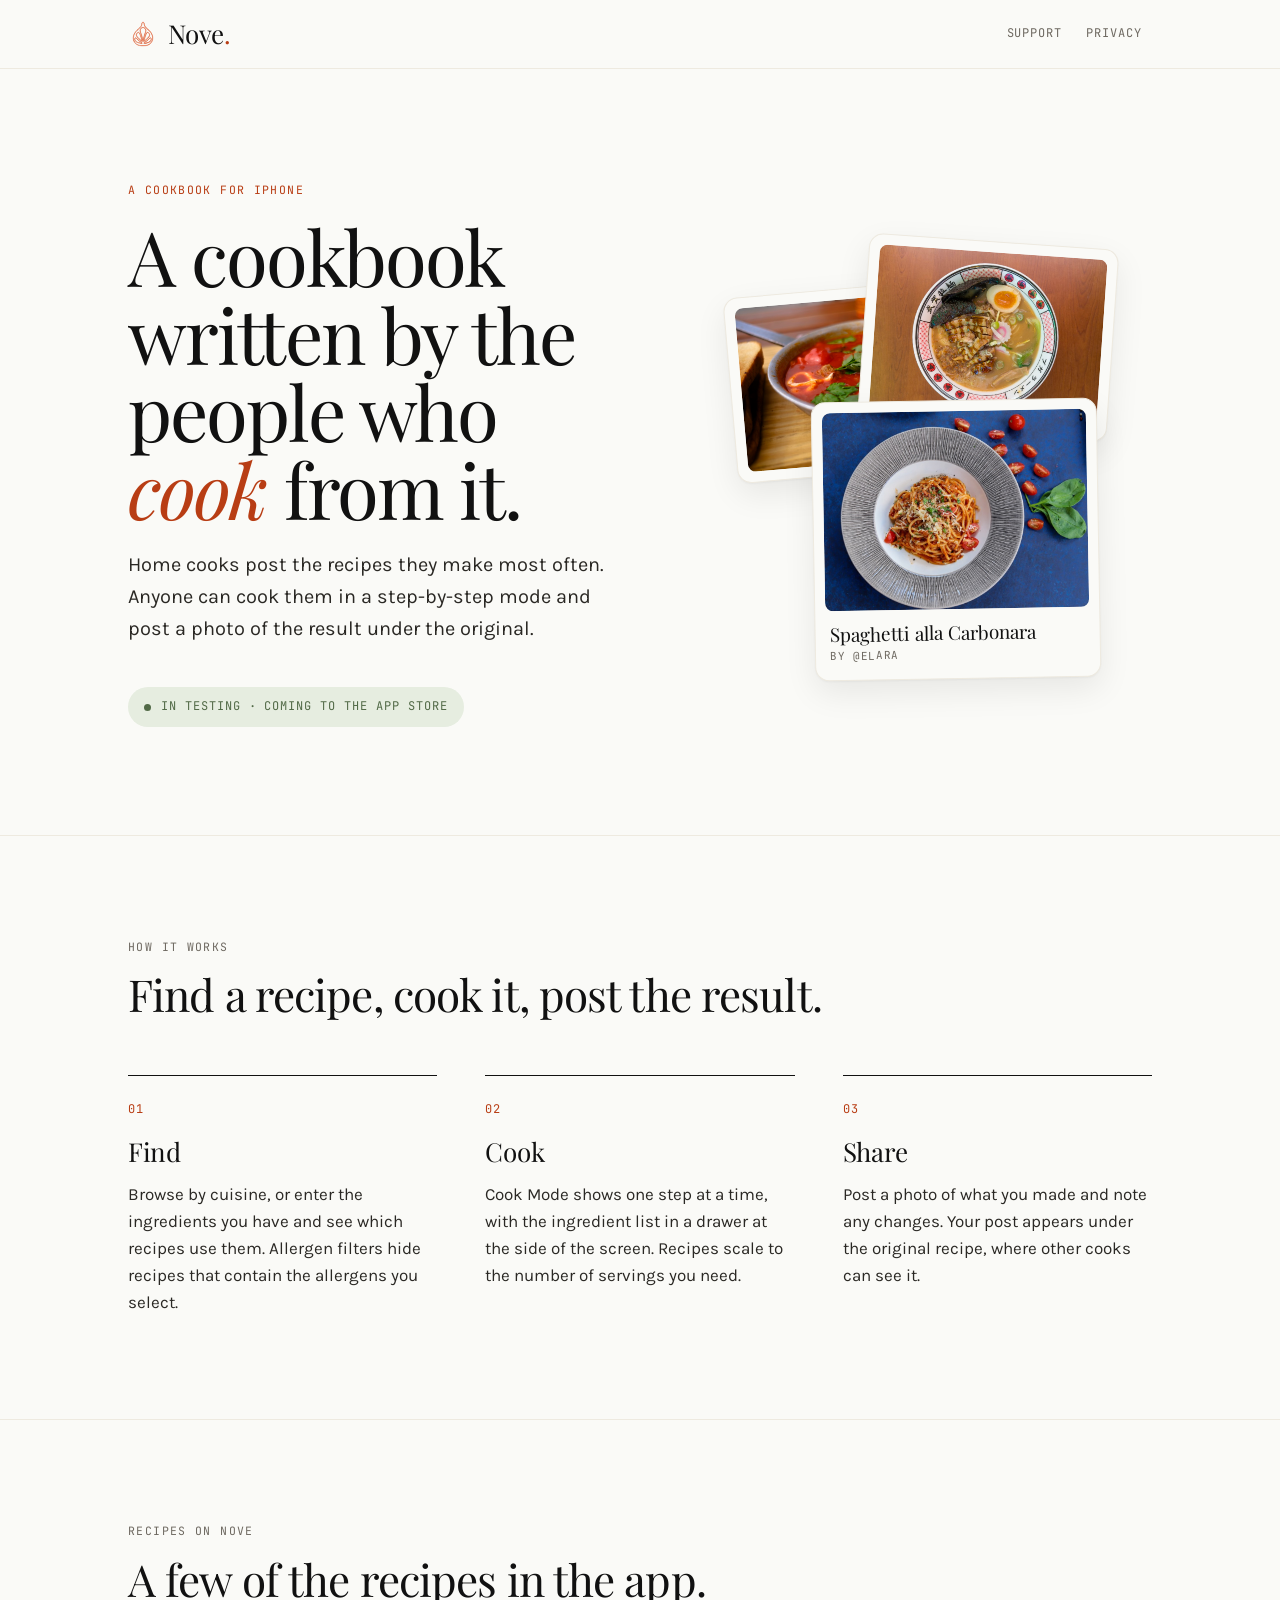
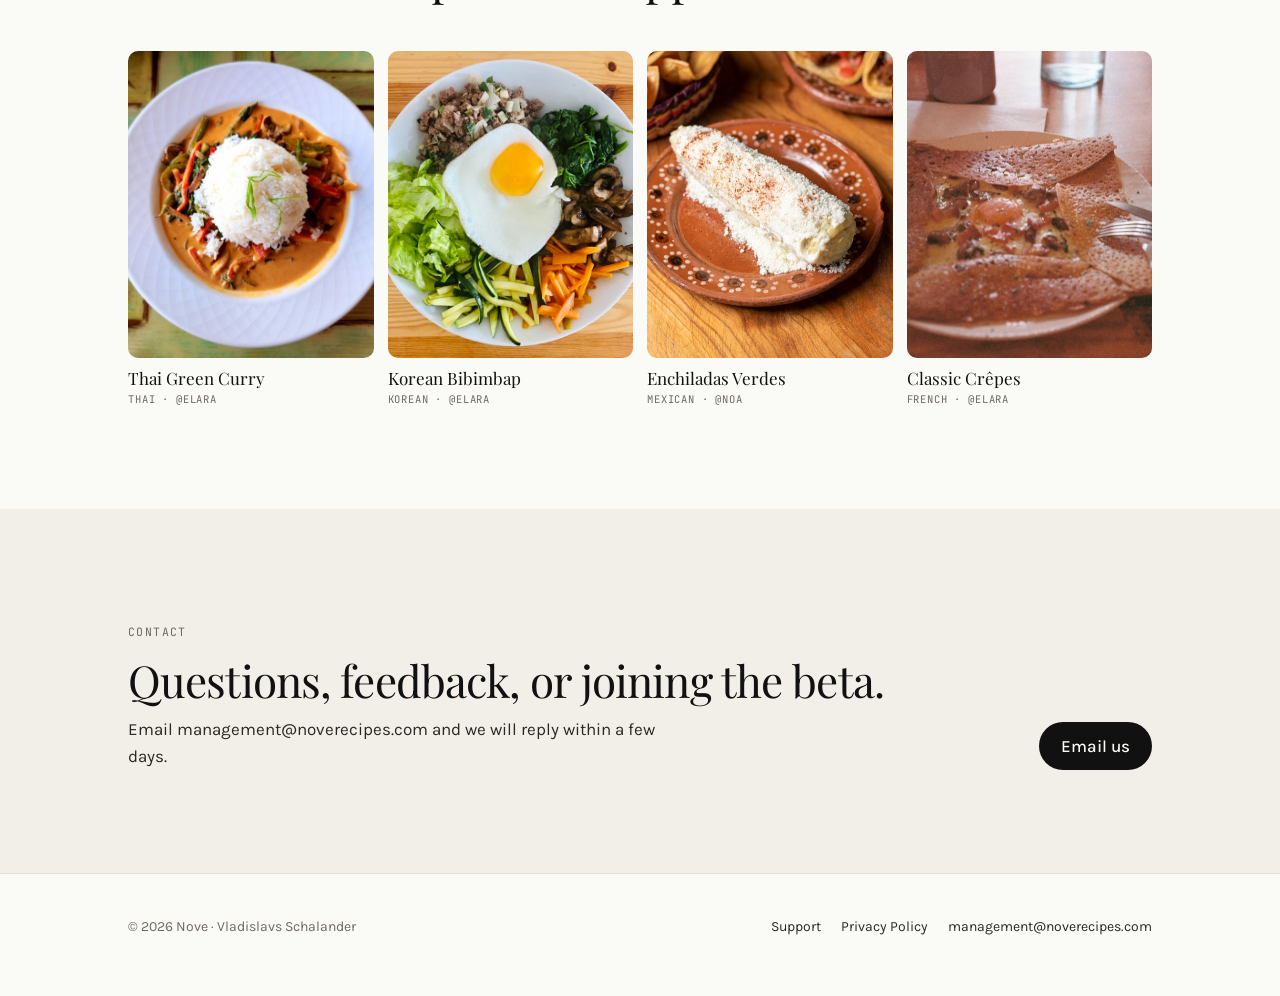
==== commit bfb9ee4c: "Tighten the site copy Co-Authored-By: Claude Opus 5.5 <noreply@anthropic.com>" ====
--- a/index.html
+++ b/index.html
@@ -3,10 +3,10 @@
 <head>
   <meta charset="utf-8">
   <meta name="viewport" content="width=device-width, initial-scale=1">
-  <title>Nove — recipes from people who actually cook them</title>
+  <title>Nove: a cookbook for iPhone</title>
   <meta name="description" content="Nove is an iPhone cookbook where home cooks share recipes, cook them step by step, and post what they made.">
   <meta name="theme-color" content="#FAFAF7">
-  <meta property="og:title" content="Nove — recipes from people who actually cook them">
+  <meta property="og:title" content="Nove: a cookbook for iPhone">
   <meta property="og:description" content="Nove is an iPhone cookbook where home cooks share recipes, cook them step by step, and post what they made.">
   <meta property="og:image" content="https://noverecipes.com/assets/img/carbonara.jpg">
   <link rel="icon" type="image/svg+xml" href="/assets/fig.svg">
@@ -33,8 +33,8 @@
       <div class="wrap">
         <div>
           <p class="eyebrow accent">A cookbook for iPhone</p>
-          <h1>Recipes from people who <em>actually</em> cook them.</h1>
-          <p class="lede">Nove is where home cooks share the dishes they make again and again, cook them step by step, and show what came out of their own kitchen.</p>
+          <h1>A cookbook written by the people who <em>cook</em> from it.</h1>
+          <p class="lede">Home cooks post the recipes they make most often. Anyone can cook them in a step-by-step mode and post a photo of the result under the original.</p>
           <p class="status">In testing &middot; coming to the App Store</p>
         </div>
         <div class="stack" aria-hidden="true">
@@ -57,22 +57,22 @@
     <section class="section" aria-labelledby="how">
       <div class="wrap">
         <p class="eyebrow">How it works</p>
-        <h2 id="how">From someone's kitchen to yours.</h2>
+        <h2 id="how">Find a recipe, cook it, post the result.</h2>
         <ol class="steps">
           <li>
             <span class="n">01</span>
             <h3>Find</h3>
-            <p>Browse by cuisine, or type in what's already in your fridge and see what you can make. Allergy filters keep the feed safe for you.</p>
+            <p>Browse by cuisine, or enter the ingredients you have and see which recipes use them. Allergen filters hide recipes that contain the allergens you select.</p>
           </li>
           <li>
             <span class="n">02</span>
             <h3>Cook</h3>
-            <p>Cook Mode walks you through one step at a time, with the ingredient list a swipe away and portions that scale.</p>
+            <p>Cook Mode shows one step at a time, with the ingredient list in a drawer at the side of the screen. Recipes scale to the number of servings you need.</p>
           </li>
           <li>
             <span class="n">03</span>
             <h3>Share</h3>
-            <p>Post your make with a photo and your tweaks. It sits under the original recipe, so the next cook learns from yours.</p>
+            <p>Post a photo of what you made and note any changes. Your post appears under the original recipe, where other cooks can see it.</p>
           </li>
         </ol>
       </div>
@@ -80,8 +80,8 @@
 
     <section class="section" aria-labelledby="kitchen">
       <div class="wrap">
-        <p class="eyebrow">On Nove now</p>
-        <h2 id="kitchen">What people are cooking.</h2>
+        <p class="eyebrow">Recipes on Nove</p>
+        <h2 id="kitchen">A few of the recipes in the app.</h2>
         <div class="gallery">
         <figure>
           <img src="/assets/img/green-curry.jpg" alt="Thai Green Curry" loading="lazy" width="900" height="737">
@@ -106,9 +106,9 @@
     <section class="section closing" aria-labelledby="contact">
       <div class="wrap">
         <div>
-          <p class="eyebrow">Get in touch</p>
-          <h2 id="contact">Questions, ideas, or want to try it early?</h2>
-          <p>Nove is made by one person in Sweden. Every email gets read.</p>
+          <p class="eyebrow">Contact</p>
+          <h2 id="contact">Questions, feedback, or joining the beta.</h2>
+          <p>Email management@noverecipes.com and we will reply within a few days.</p>
         </div>
         <a class="button" href="mailto:management@noverecipes.com">Email us</a>
       </div>
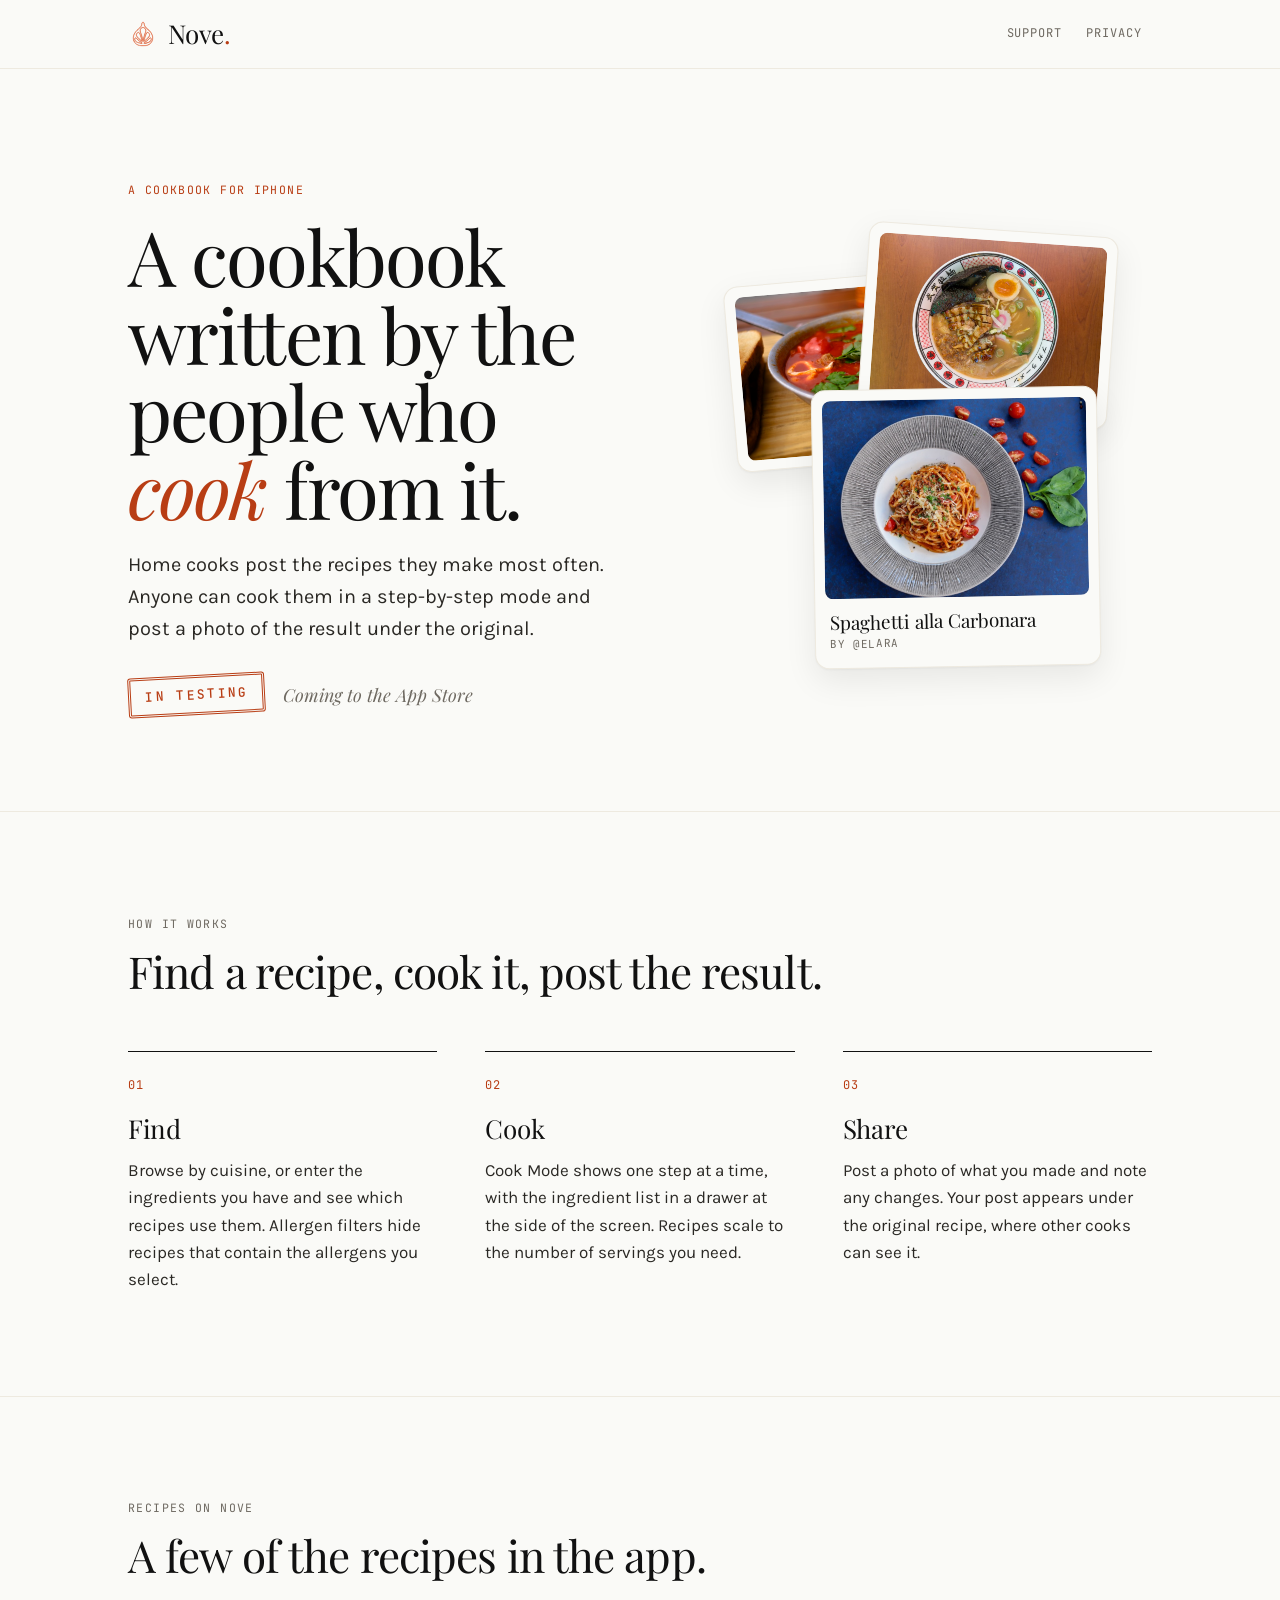
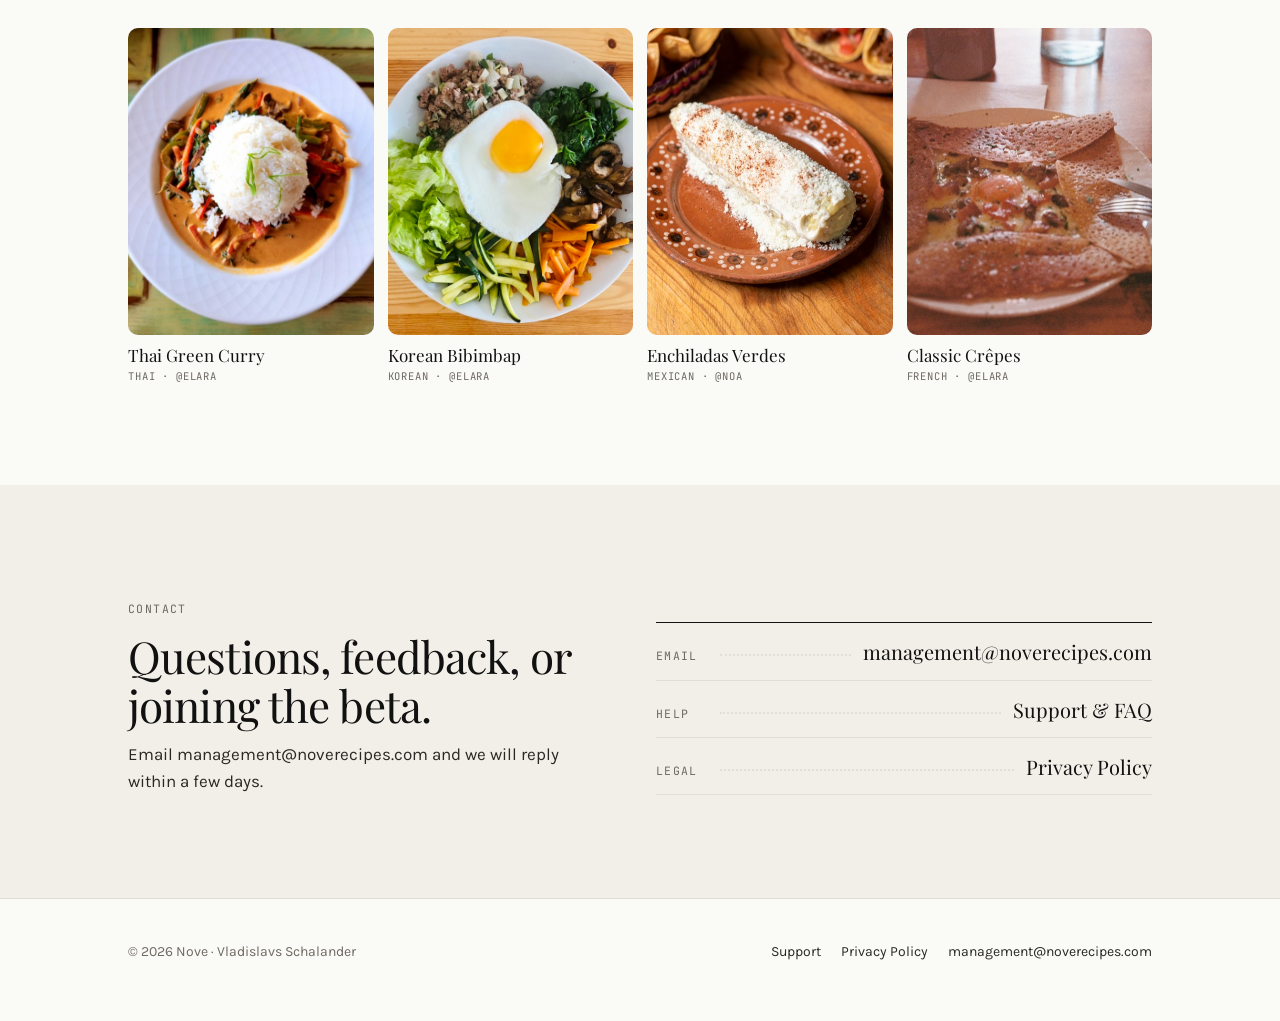
==== commit 682dacb2: "Replace pills and buttons with a stamp and index rows Status is a rubber 'In testing' stamp; links a" ====
--- a/index.html
+++ b/index.html
@@ -35,7 +35,10 @@
           <p class="eyebrow accent">A cookbook for iPhone</p>
           <h1>A cookbook written by the people who <em>cook</em> from it.</h1>
           <p class="lede">Home cooks post the recipes they make most often. Anyone can cook them in a step-by-step mode and post a photo of the result under the original.</p>
-          <p class="status">In testing &middot; coming to the App Store</p>
+          <div class="status">
+            <span class="stamp">In testing</span>
+            <span class="status-note">Coming to the App Store</span>
+          </div>
         </div>
         <div class="stack" aria-hidden="true">
         <figure class="card">
@@ -110,7 +113,11 @@
           <h2 id="contact">Questions, feedback, or joining the beta.</h2>
           <p>Email management@noverecipes.com and we will reply within a few days.</p>
         </div>
-        <a class="button" href="mailto:management@noverecipes.com">Email us</a>
+        <ul class="index">
+            <li><a class="leader" href="mailto:management@noverecipes.com"><span class="k">Email</span><span class="dots" aria-hidden="true"></span><span class="v">management@<wbr>noverecipes.com</span></a></li>
+            <li><a class="leader" href="/support/"><span class="k">Help</span><span class="dots" aria-hidden="true"></span><span class="v">Support &amp; FAQ</span></a></li>
+            <li><a class="leader" href="/privacy/"><span class="k">Legal</span><span class="dots" aria-hidden="true"></span><span class="v">Privacy Policy</span></a></li>
+        </ul>
       </div>
     </section>
   </main>
--- a/assets/site.css
+++ b/assets/site.css
@@ -92,12 +92,15 @@
 }
 .hero h1 em { color: var(--paprika-text); }
 .hero .lede { font-size: clamp(18px, 2vw, 20px); color: var(--ink-soft); max-width: 30em; margin: 0 0 30px; }
-.status {
-  display: inline-flex; align-items: center; gap: 10px;
-  font-family: var(--mono); font-size: 12px; letter-spacing: 0.08em; text-transform: uppercase;
-  color: var(--sage); background: var(--sage-soft); border-radius: 999px; padding: 10px 16px;
-}
-.status::before { content: ""; width: 7px; height: 7px; border-radius: 50%; background: var(--sage); }
+/* Status: a rubber stamp, the kind a test kitchen puts on a recipe card */
+.status { display: flex; flex-wrap: wrap; align-items: center; gap: 12px 18px; }
+.stamp {
+  display: inline-block; padding: 7px 14px 6px;
+  font-family: var(--mono); font-weight: 500; font-size: 13px; letter-spacing: 0.18em; text-transform: uppercase;
+  color: var(--paprika-text); border: 3px double var(--paprika-text); border-radius: 3px;
+  transform: rotate(-3deg);
+}
+.status-note { font-family: var(--serif); font-style: italic; font-size: 18px; color: var(--muted); }
 
 /* Hero stack of recipe cards, styled like the app's feed cards */
 .stack { position: relative; aspect-ratio: 1 / 1.02; max-width: 520px; width: 100%; justify-self: end; }
@@ -134,7 +137,7 @@
 .gallery figcaption span { display: block; font-family: var(--mono); font-size: 10.5px; letter-spacing: 0.08em; text-transform: uppercase; color: var(--muted); margin-top: 4px; }
 
 .closing { background: var(--bg-alt); border-top: 0; }
-.closing .wrap { display: flex; flex-wrap: wrap; justify-content: space-between; align-items: end; gap: 24px; }
+.closing .wrap { display: grid; grid-template-columns: minmax(0, 1fr) minmax(0, 1.1fr); gap: 24px clamp(32px, 6vw, 80px); align-items: end; }
 .closing p { margin: 12px 0 0; max-width: 32em; }
 
 /* Footer */
@@ -168,18 +171,18 @@
 .prose li { margin-bottom: 6px; }
 .prose strong { color: var(--ink); font-weight: 600; }
 
-.contact {
-  margin-top: 36px; padding: 24px; border-radius: 14px; background: var(--paprika-soft);
-  display: flex; flex-wrap: wrap; align-items: center; justify-content: space-between; gap: 16px;
-}
-.contact p { margin: 0; color: var(--ink); }
-.contact .eyebrow { color: var(--paprika-text); margin-bottom: 6px; }
-.button {
-  display: inline-flex; align-items: center; justify-content: center; min-height: 48px; padding: 0 22px;
-  border-radius: 999px; background: var(--ink); color: var(--bg); text-decoration: none; font-weight: 500;
-  transition: background-color .2s ease;
-}
-.button:hover { background: var(--paprika-text); color: var(--bg); }
+/* Index rows: the dotted leaders of a cookbook index or ingredient list */
+.index { list-style: none; margin: 0; padding: 0; border-top: 1px solid var(--ink); }
+.index li { border-bottom: 1px solid var(--rule); }
+.leader { display: flex; align-items: baseline; gap: 12px; min-height: 56px; padding: 16px 0 14px; text-decoration: none; color: var(--ink); }
+.leader .k { font-family: var(--mono); font-size: 11.5px; letter-spacing: 0.12em; text-transform: uppercase; color: var(--muted); flex: none; width: 4.5em; }
+.leader .dots { flex: 1; min-width: 16px; border-bottom: 2px dotted var(--rule); transform: translateY(-4px); transition: border-color .2s ease; }
+.leader .v { font-family: var(--serif); font-size: 20px; line-height: 1.25; flex: 0 1 auto; text-align: right; transition: color .2s ease; }
+.leader:hover .v, .leader:focus-visible .v { color: var(--paprika-text); }
+.leader:hover .dots, .leader:focus-visible .dots { border-color: var(--paprika); }
+.prose .index-title { margin: 56px 0 14px; }
+.prose .index { padding: 0; }
+.prose .index li { margin: 0; }
 
 .faq { margin-top: 40px; border-top: 1px solid var(--rule); }
 .faq details { border-bottom: 1px solid var(--rule); }
@@ -199,6 +202,7 @@
   .stack { justify-self: center; max-width: 440px; }
   .steps { grid-template-columns: 1fr; }
   .gallery { grid-template-columns: repeat(2, 1fr); }
+  .closing .wrap { grid-template-columns: 1fr; }
   .doc .wrap { grid-template-columns: minmax(0, var(--read)); }
   .doc .wrap { grid-template-rows: auto; }
   .doc header { grid-column: 1; grid-row: 1; }
@@ -209,4 +213,7 @@
   .nav a { padding: 12px 8px; letter-spacing: 0.04em; }
   .brand img { width: 26px; height: 26px; }
   .wordmark { font-size: 23px; }
-}
+  .leader .v { font-size: 17px; }
+  .leader { gap: 8px; }
+  .leader .k { width: auto; }
+}
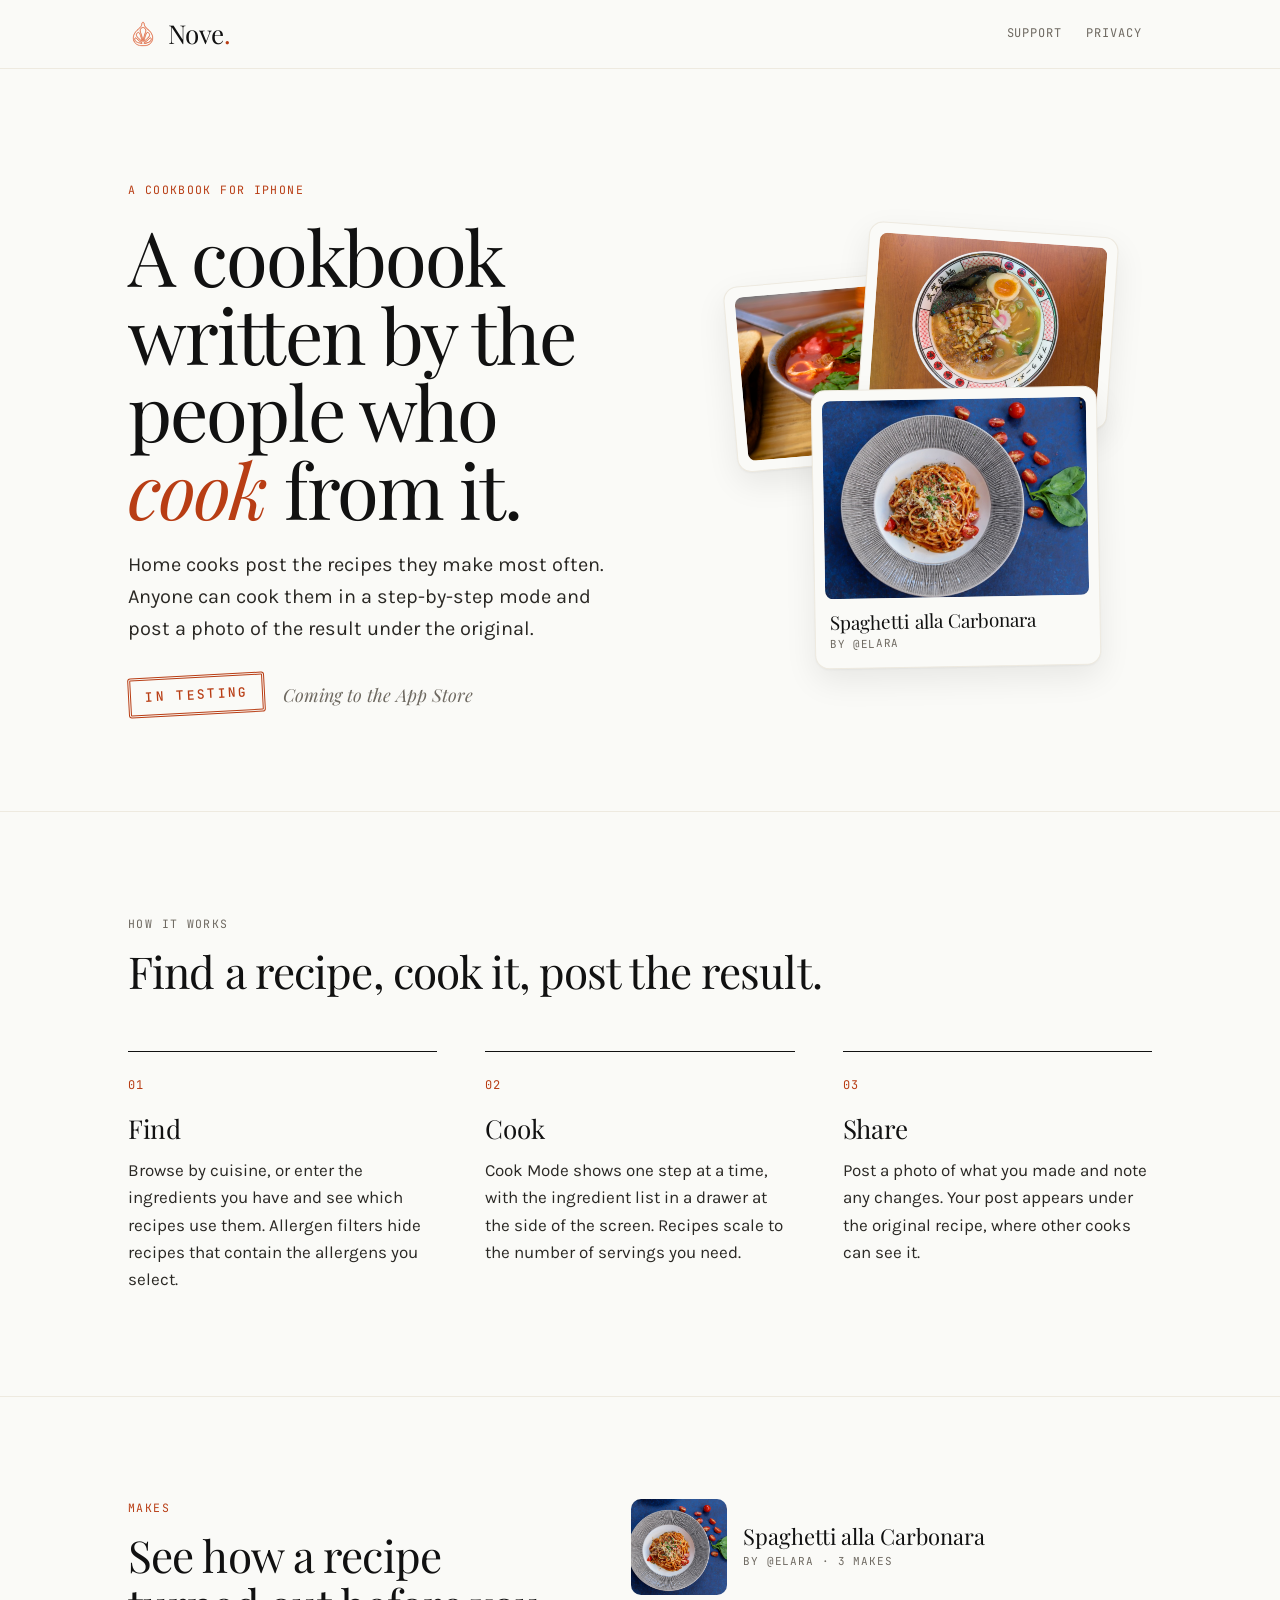
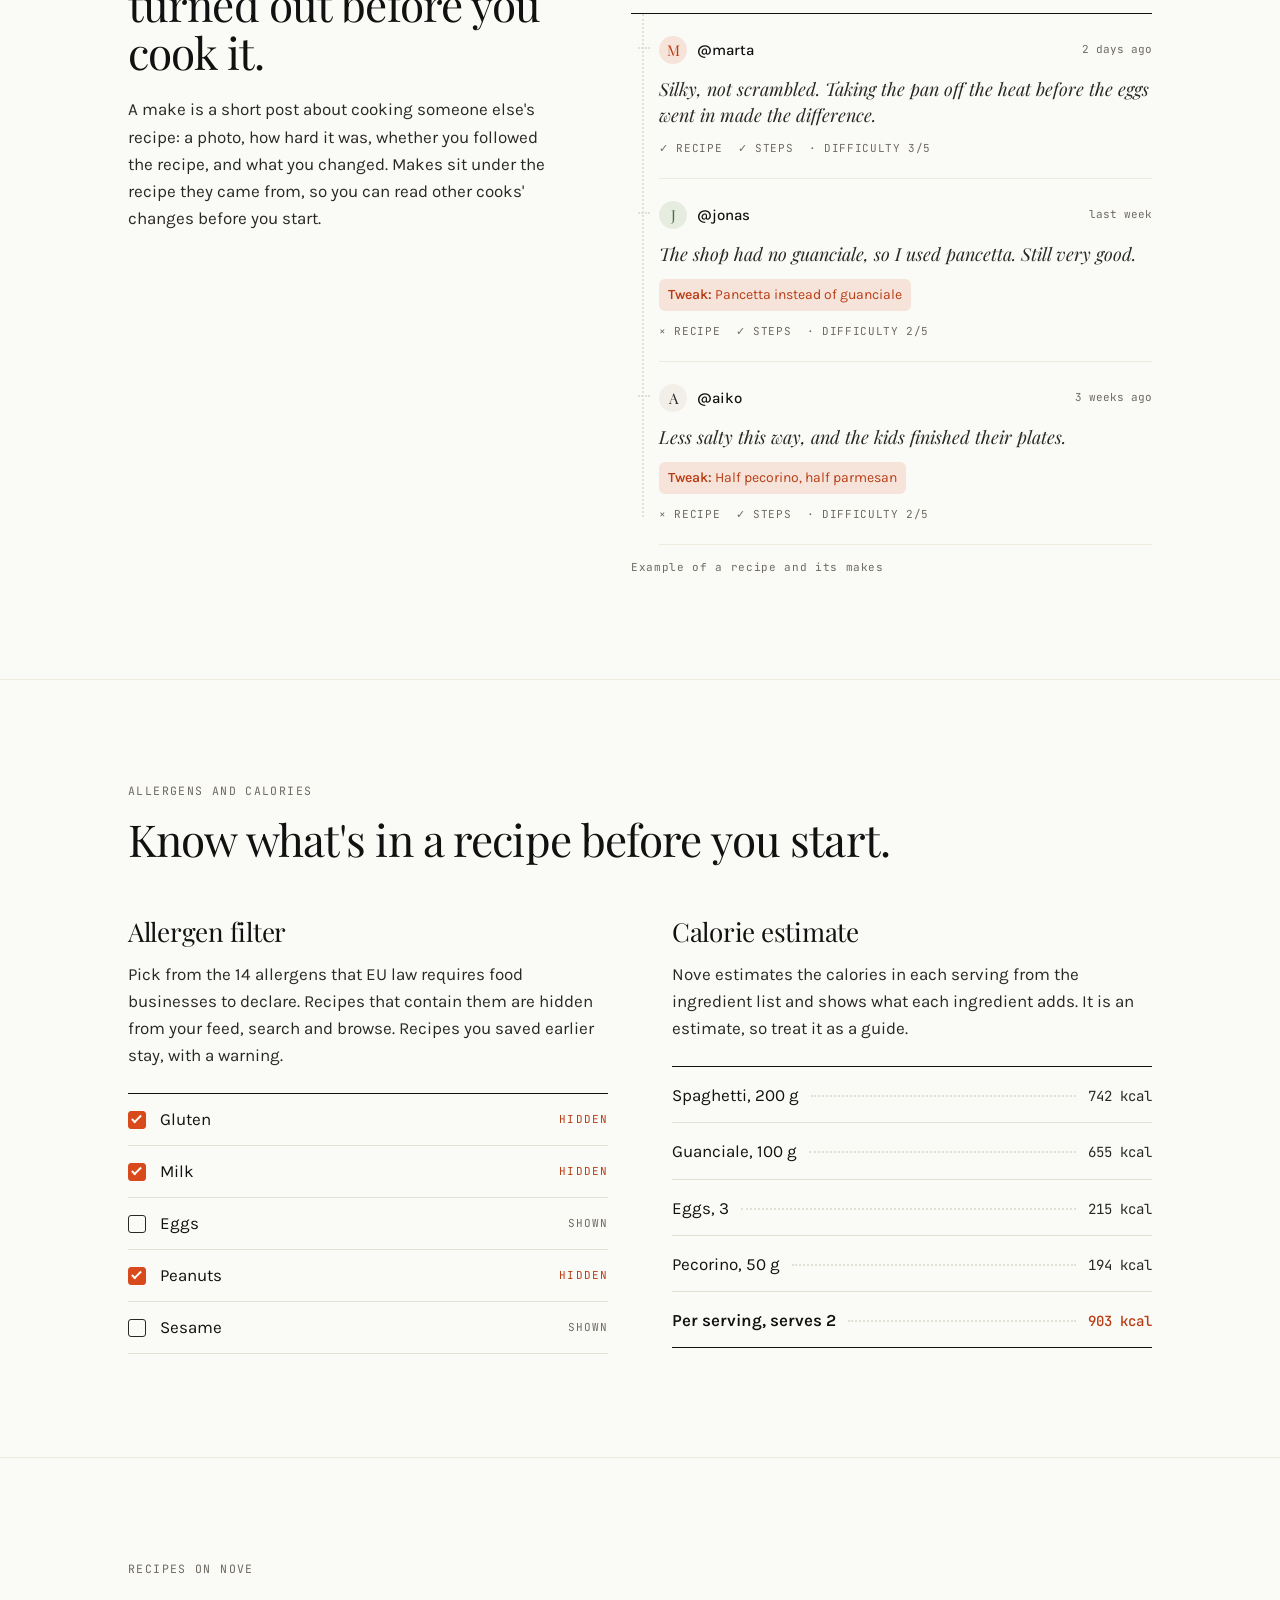
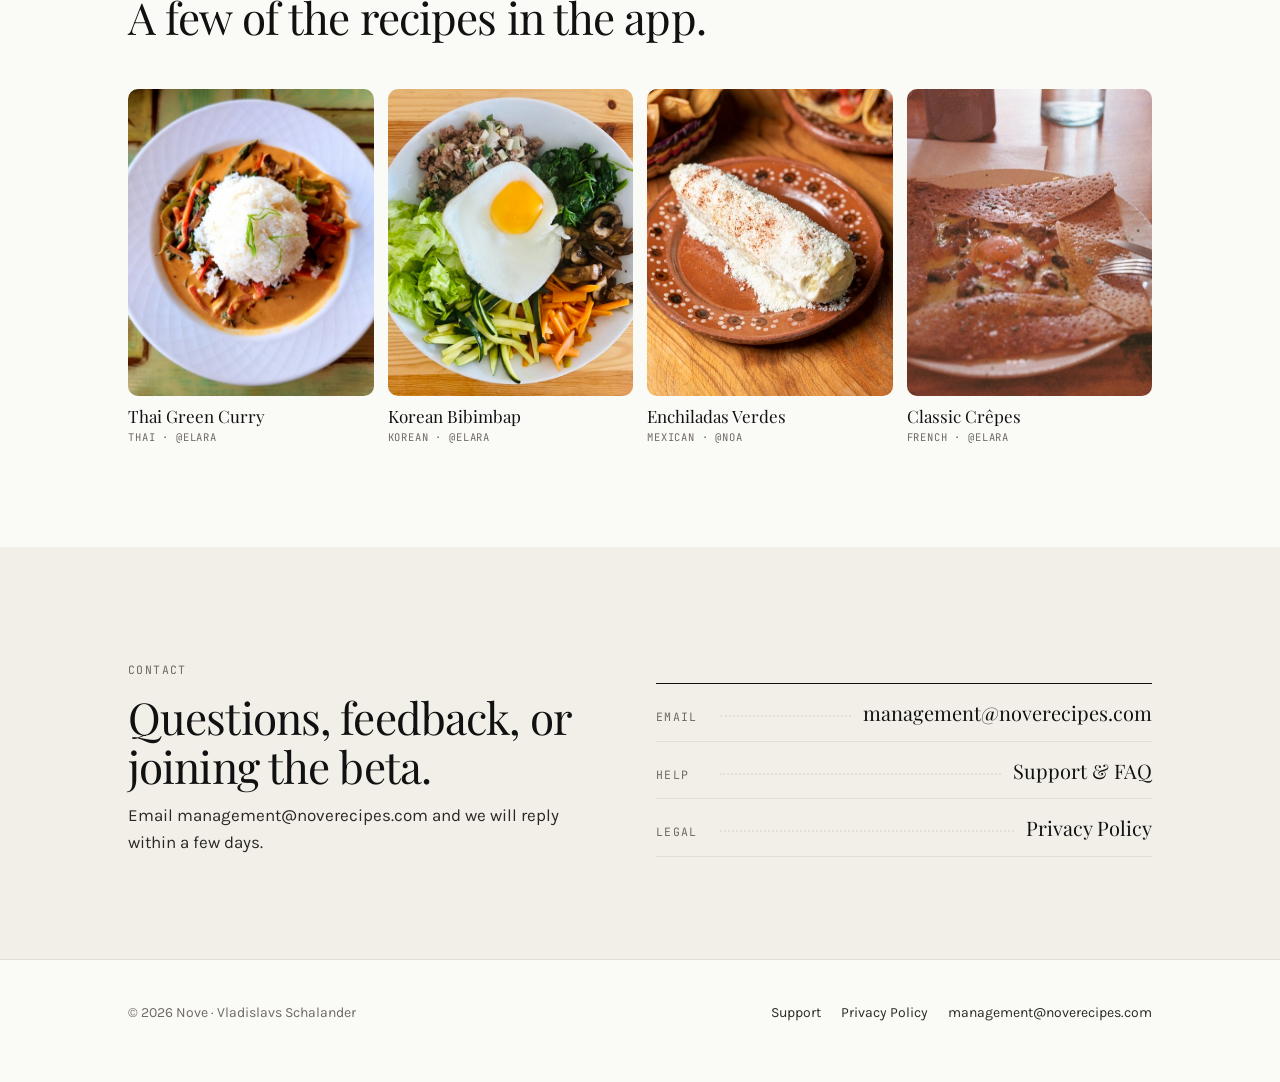
==== commit 12999874: "Front page: Makes, allergen filter and calorie estimate sections Co-Authored-By: Claude Opus 5.5 <no" ====
--- a/index.html
+++ b/index.html
@@ -12,7 +12,7 @@
   <link rel="icon" type="image/svg+xml" href="/assets/fig.svg">
   <link rel="apple-touch-icon" href="/assets/img/apple-touch-icon.png">
   <link rel="preload" href="/assets/fonts/PlayfairDisplay-Regular.ttf" as="font" type="font/ttf" crossorigin>
-  <link rel="stylesheet" href="/assets/site.css">
+  <link rel="stylesheet" href="/assets/site.css?v=1794993429">
 </head>
 <body>
   <a class="skip" href="#main">Skip to content</a>
@@ -81,6 +81,76 @@
       </div>
     </section>
 
+    <section class="section makes-section" aria-labelledby="makes">
+      <div class="wrap">
+        <div class="makes-copy">
+          <p class="eyebrow accent">Makes</p>
+          <h2 id="makes">See how a recipe turned out before you cook it.</h2>
+          <p>A make is a short post about cooking someone else's recipe: a photo, how hard it was, whether you followed the recipe, and what you changed. Makes sit under the recipe they came from, so you can read other cooks' changes before you start.</p>
+        </div>
+        <figure class="thread">
+          <div class="thread-recipe">
+            <img src="/assets/img/carbonara.jpg" alt="" width="900" height="737" loading="lazy">
+            <div>
+              <p class="t">Spaghetti alla Carbonara</p>
+              <p class="b">by @elara &middot; 3 makes</p>
+            </div>
+          </div>
+          <ol class="makes" aria-label="Example makes">
+            <li class="make">
+              <div class="who"><span class="av paprika" aria-hidden="true">M</span><span class="h">@marta</span><span class="when">2 days ago</span></div>
+              <p class="said">Silky, not scrambled. Taking the pan off the heat before the eggs went in made the difference.</p>
+              <p class="verdict">&check; Recipe &nbsp;&check; Steps &nbsp;&middot; Difficulty 3/5</p>
+            </li>
+            <li class="make">
+              <div class="who"><span class="av sage" aria-hidden="true">J</span><span class="h">@jonas</span><span class="when">last week</span></div>
+              <p class="said">The shop had no guanciale, so I used pancetta. Still very good.</p>
+              <p class="tweak"><b>Tweak:</b> Pancetta instead of guanciale</p>
+              <p class="verdict">&times; Recipe &nbsp;&check; Steps &nbsp;&middot; Difficulty 2/5</p>
+            </li>
+            <li class="make">
+              <div class="who"><span class="av oat" aria-hidden="true">A</span><span class="h">@aiko</span><span class="when">3 weeks ago</span></div>
+              <p class="said">Less salty this way, and the kids finished their plates.</p>
+              <p class="tweak"><b>Tweak:</b> Half pecorino, half parmesan</p>
+              <p class="verdict">&times; Recipe &nbsp;&check; Steps &nbsp;&middot; Difficulty 2/5</p>
+            </li>
+          </ol>
+          <figcaption>Example of a recipe and its makes</figcaption>
+        </figure>
+      </div>
+    </section>
+
+    <section class="section" aria-labelledby="diet">
+      <div class="wrap">
+        <p class="eyebrow">Allergens and calories</p>
+        <h2 id="diet">Know what's in a recipe before you start.</h2>
+        <div class="panels">
+          <div class="panel">
+            <h3>Allergen filter</h3>
+            <p>Pick from the 14 allergens that EU law requires food businesses to declare. Recipes that contain them are hidden from your feed, search and browse. Recipes you saved earlier stay, with a warning.</p>
+            <ul class="checklist" aria-label="Example allergen settings">
+              <li class="on"><span class="box" aria-hidden="true"></span>Gluten<span class="state">Hidden</span></li>
+              <li class="on"><span class="box" aria-hidden="true"></span>Milk<span class="state">Hidden</span></li>
+              <li class=""><span class="box" aria-hidden="true"></span>Eggs<span class="state">Shown</span></li>
+              <li class="on"><span class="box" aria-hidden="true"></span>Peanuts<span class="state">Hidden</span></li>
+              <li class=""><span class="box" aria-hidden="true"></span>Sesame<span class="state">Shown</span></li>
+            </ul>
+          </div>
+          <div class="panel">
+            <h3>Calorie estimate</h3>
+            <p>Nove estimates the calories in each serving from the ingredient list and shows what each ingredient adds. It is an estimate, so treat it as a guide.</p>
+            <ul class="kcal" aria-label="Example calorie estimate for Spaghetti alla Carbonara">
+              <li><span class="k">Spaghetti, 200 g</span><span class="dots" aria-hidden="true"></span><span class="v">742 kcal</span></li>
+              <li><span class="k">Guanciale, 100 g</span><span class="dots" aria-hidden="true"></span><span class="v">655 kcal</span></li>
+              <li><span class="k">Eggs, 3</span><span class="dots" aria-hidden="true"></span><span class="v">215 kcal</span></li>
+              <li><span class="k">Pecorino, 50 g</span><span class="dots" aria-hidden="true"></span><span class="v">194 kcal</span></li>
+              <li class="total"><span class="k">Per serving, serves 2</span><span class="dots" aria-hidden="true"></span><span class="v">903 kcal</span></li>
+            </ul>
+          </div>
+        </div>
+      </div>
+    </section>
+
     <section class="section" aria-labelledby="kitchen">
       <div class="wrap">
         <p class="eyebrow">Recipes on Nove</p>
--- a/assets/site.css
+++ b/assets/site.css
@@ -139,6 +139,50 @@
 .closing { background: var(--bg-alt); border-top: 0; }
 .closing .wrap { display: grid; grid-template-columns: minmax(0, 1fr) minmax(0, 1.1fr); gap: 24px clamp(32px, 6vw, 80px); align-items: end; }
 .closing p { margin: 12px 0 0; max-width: 32em; }
+
+/* Makes: a recipe with the posts of people who cooked it (mirrors the app's MakeCard) */
+.makes-section .wrap { display: grid; grid-template-columns: minmax(0, 0.9fr) minmax(0, 1.1fr); gap: clamp(32px, 6vw, 88px); align-items: start; }
+.makes-copy p:not(.eyebrow) { margin: 20px 0 0; max-width: 30em; }
+.thread { margin: 0; }
+.thread-recipe { display: flex; gap: 16px; align-items: center; padding-bottom: 18px; border-bottom: 1px solid var(--ink); }
+.thread-recipe img { width: 96px; height: 96px; object-fit: cover; border-radius: 10px; flex: none; }
+.thread-recipe .t { font-family: var(--serif); font-size: 22px; color: var(--ink); margin: 0 0 4px; line-height: 1.2; }
+.thread-recipe .b { font-family: var(--mono); font-size: 11px; letter-spacing: 0.08em; text-transform: uppercase; color: var(--muted); margin: 0; }
+.makes { list-style: none; margin: 0; padding: 0 0 0 28px; position: relative; }
+.makes::before { content: ""; position: absolute; left: 11px; top: 0; bottom: 28px; border-left: 2px dotted var(--rule); }
+.make { position: relative; padding: 22px 0 20px; border-bottom: 1px solid var(--rule-soft); }
+.make::before { content: ""; position: absolute; left: -21px; top: 33px; width: 12px; border-top: 2px dotted var(--rule); }
+.who { display: flex; align-items: center; gap: 10px; }
+.av { width: 28px; height: 28px; border-radius: 50%; display: inline-grid; place-items: center; font-family: var(--serif); font-size: 15px; color: var(--ink); flex: none; }
+.av.paprika { background: var(--paprika-soft); color: var(--paprika-text); }
+.av.sage { background: var(--sage-soft); color: var(--sage); }
+.av.oat { background: var(--bg-alt); color: var(--ink-soft); }
+.who .h { font-weight: 500; color: var(--ink); font-size: 15px; }
+.who .when { font-family: var(--mono); font-size: 11px; color: var(--muted); margin-left: auto; }
+.said { font-family: var(--serif); font-style: italic; font-size: 18px; line-height: 1.45; color: var(--ink-soft); margin: 12px 0 0; }
+.tweak { display: inline-block; margin: 12px 0 0; padding: 5px 9px; border-radius: 6px; background: var(--paprika-soft); color: var(--paprika-text); font-size: 14px; }
+.tweak b { font-weight: 600; }
+.verdict { font-family: var(--mono); font-size: 11px; letter-spacing: 0.06em; text-transform: uppercase; color: var(--muted); margin: 12px 0 0; }
+.thread figcaption { font-family: var(--mono); font-size: 11px; letter-spacing: 0.06em; color: var(--muted); margin-top: 14px; }
+
+/* Allergens and calories */
+.panels { display: grid; grid-template-columns: 1fr 1fr; gap: clamp(32px, 5vw, 64px); margin-top: clamp(32px, 5vw, 48px); }
+.panel h3 { font-family: var(--serif); font-weight: 400; font-size: 26px; color: var(--ink); margin: 0 0 8px; letter-spacing: -0.01em; }
+.panel > p { margin: 0 0 24px; max-width: 32em; }
+.checklist, .kcal { list-style: none; margin: 0; padding: 0; border-top: 1px solid var(--ink); }
+.checklist li { display: flex; align-items: center; gap: 14px; min-height: 52px; border-bottom: 1px solid var(--rule); color: var(--ink); font-size: 17px; }
+.checklist .box { width: 18px; height: 18px; border: 1.5px solid var(--ink-soft); border-radius: 3px; flex: none; position: relative; }
+.checklist .on .box { background: var(--paprika); border-color: var(--paprika); }
+.checklist .on .box::after { content: ""; position: absolute; left: 5px; top: 1px; width: 5px; height: 10px; border: solid var(--bg); border-width: 0 2px 2px 0; transform: rotate(45deg); }
+.checklist .state { margin-left: auto; font-family: var(--mono); font-size: 11px; letter-spacing: 0.1em; text-transform: uppercase; color: var(--muted); }
+.checklist .on .state { color: var(--paprika-text); }
+.kcal li { display: flex; align-items: baseline; gap: 12px; min-height: 52px; padding: 15px 0 13px; border-bottom: 1px solid var(--rule); }
+.kcal .k { color: var(--ink); font-size: 17px; flex: none; }
+.kcal .dots { flex: 1; min-width: 16px; border-bottom: 2px dotted var(--rule); transform: translateY(-4px); }
+.kcal .v { font-family: var(--mono); font-size: 14px; color: var(--ink-soft); flex: none; }
+.kcal .total { border-bottom: 1px solid var(--ink); }
+.kcal .total .k { font-weight: 600; }
+.kcal .total .v { color: var(--paprika-text); font-weight: 500; }
 
 /* Footer */
 .site-foot { border-top: 1px solid var(--rule); padding: 32px 0 48px; font-size: 14px; color: var(--muted); }
@@ -203,6 +247,8 @@
   .steps { grid-template-columns: 1fr; }
   .gallery { grid-template-columns: repeat(2, 1fr); }
   .closing .wrap { grid-template-columns: 1fr; }
+  .makes-section .wrap { grid-template-columns: 1fr; }
+  .panels { grid-template-columns: 1fr; }
   .doc .wrap { grid-template-columns: minmax(0, var(--read)); }
   .doc .wrap { grid-template-rows: auto; }
   .doc header { grid-column: 1; grid-row: 1; }
